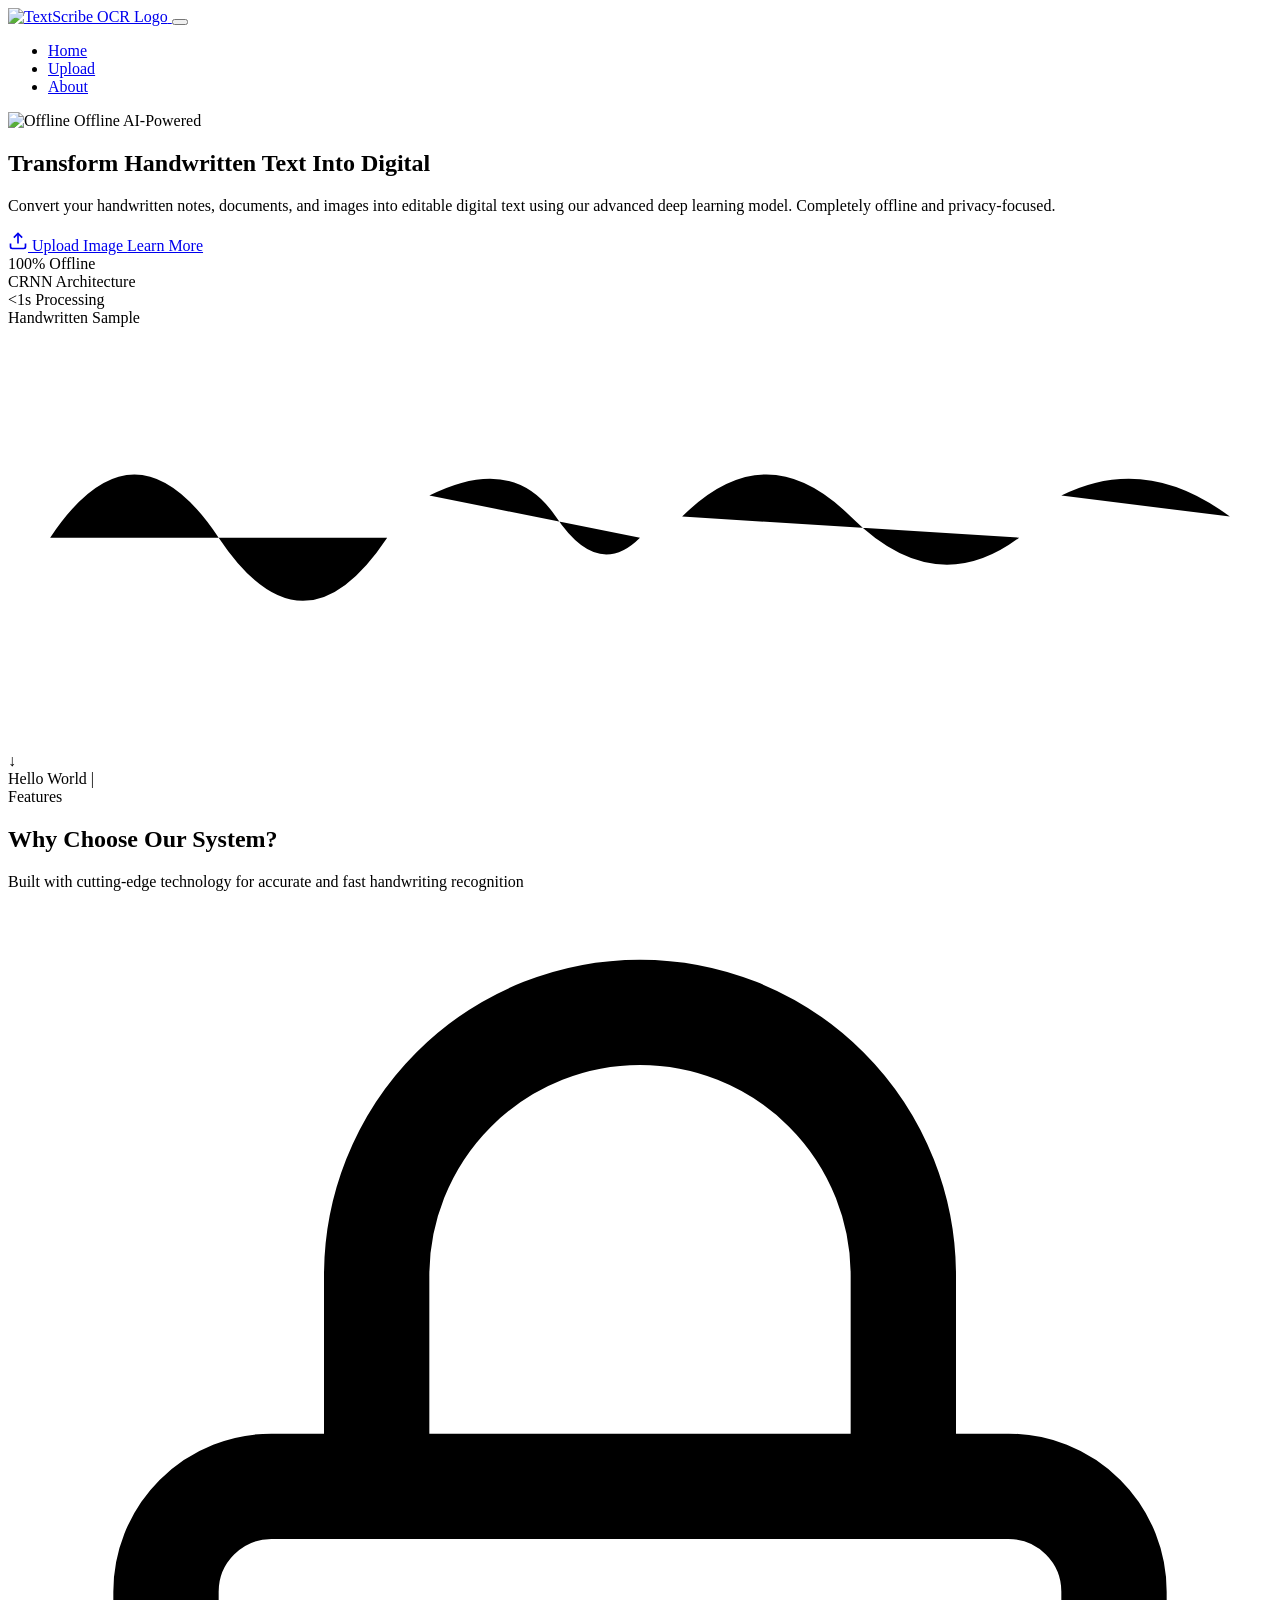
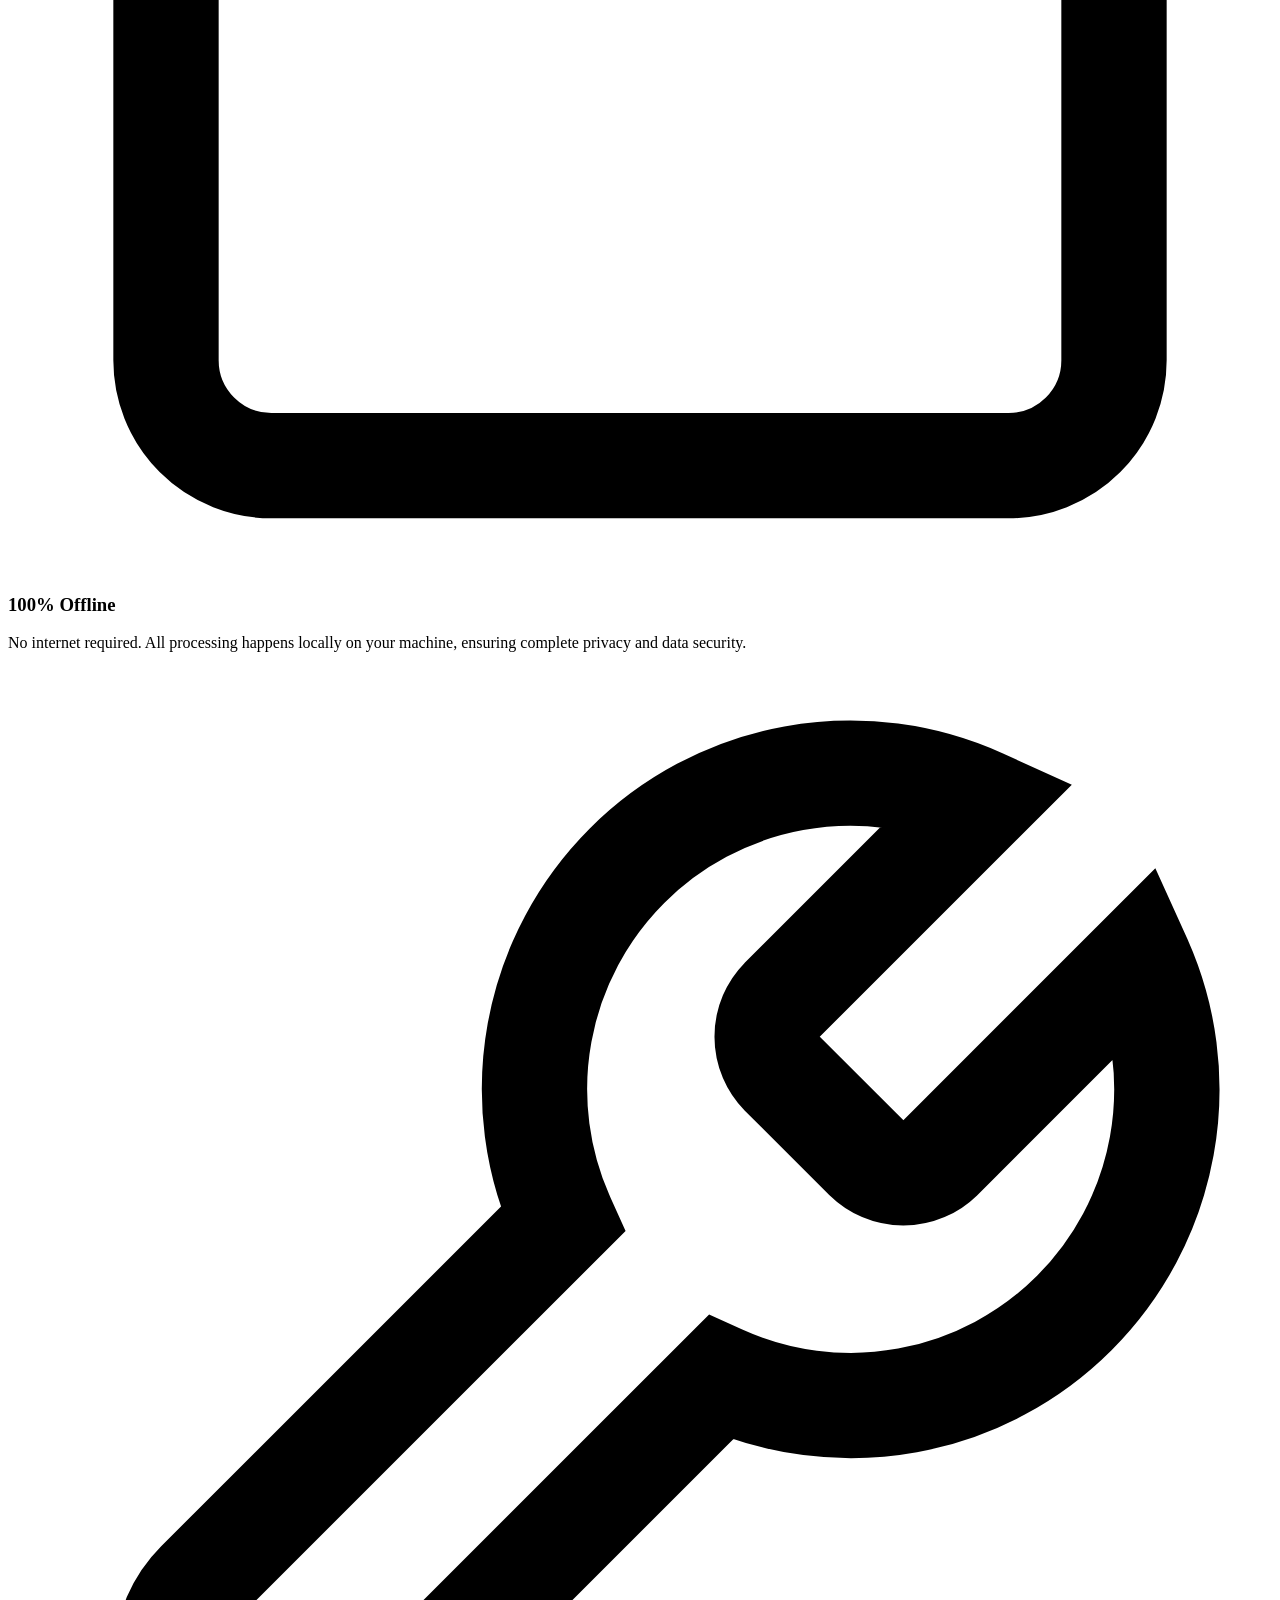
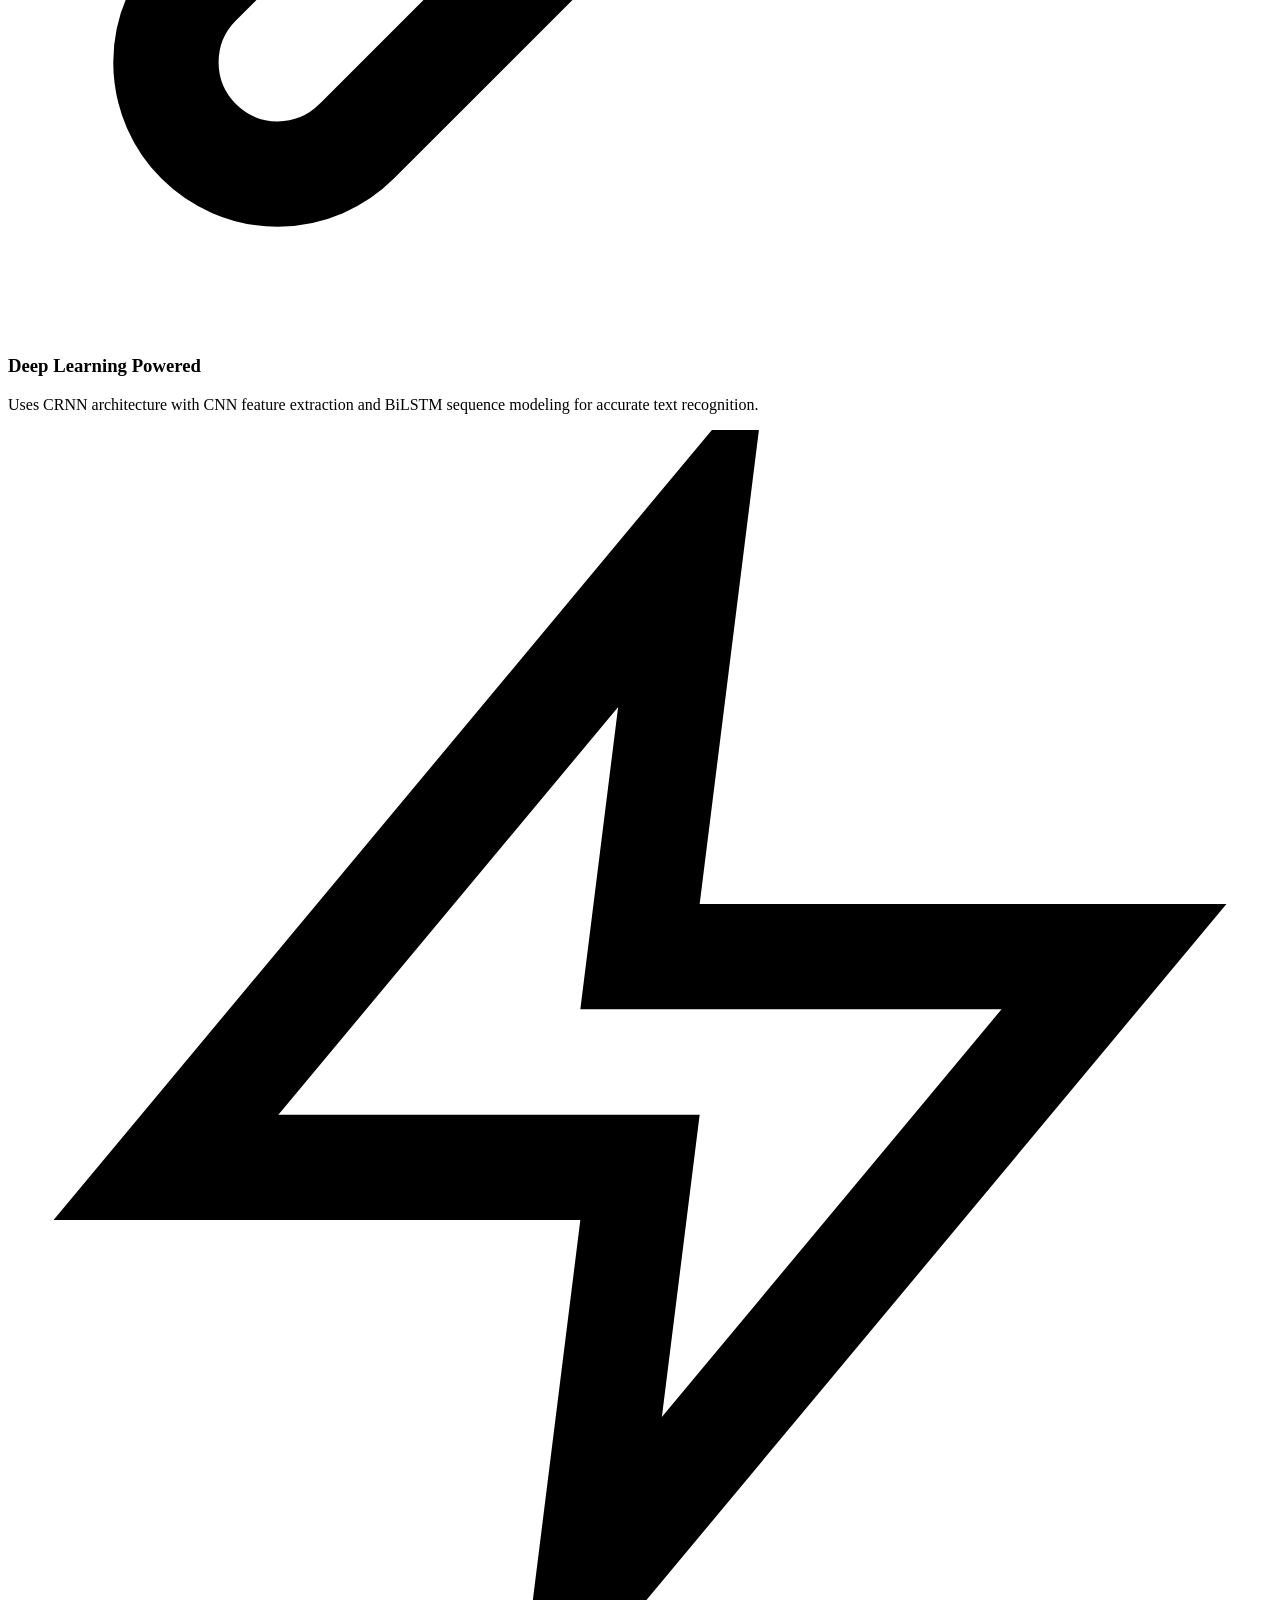
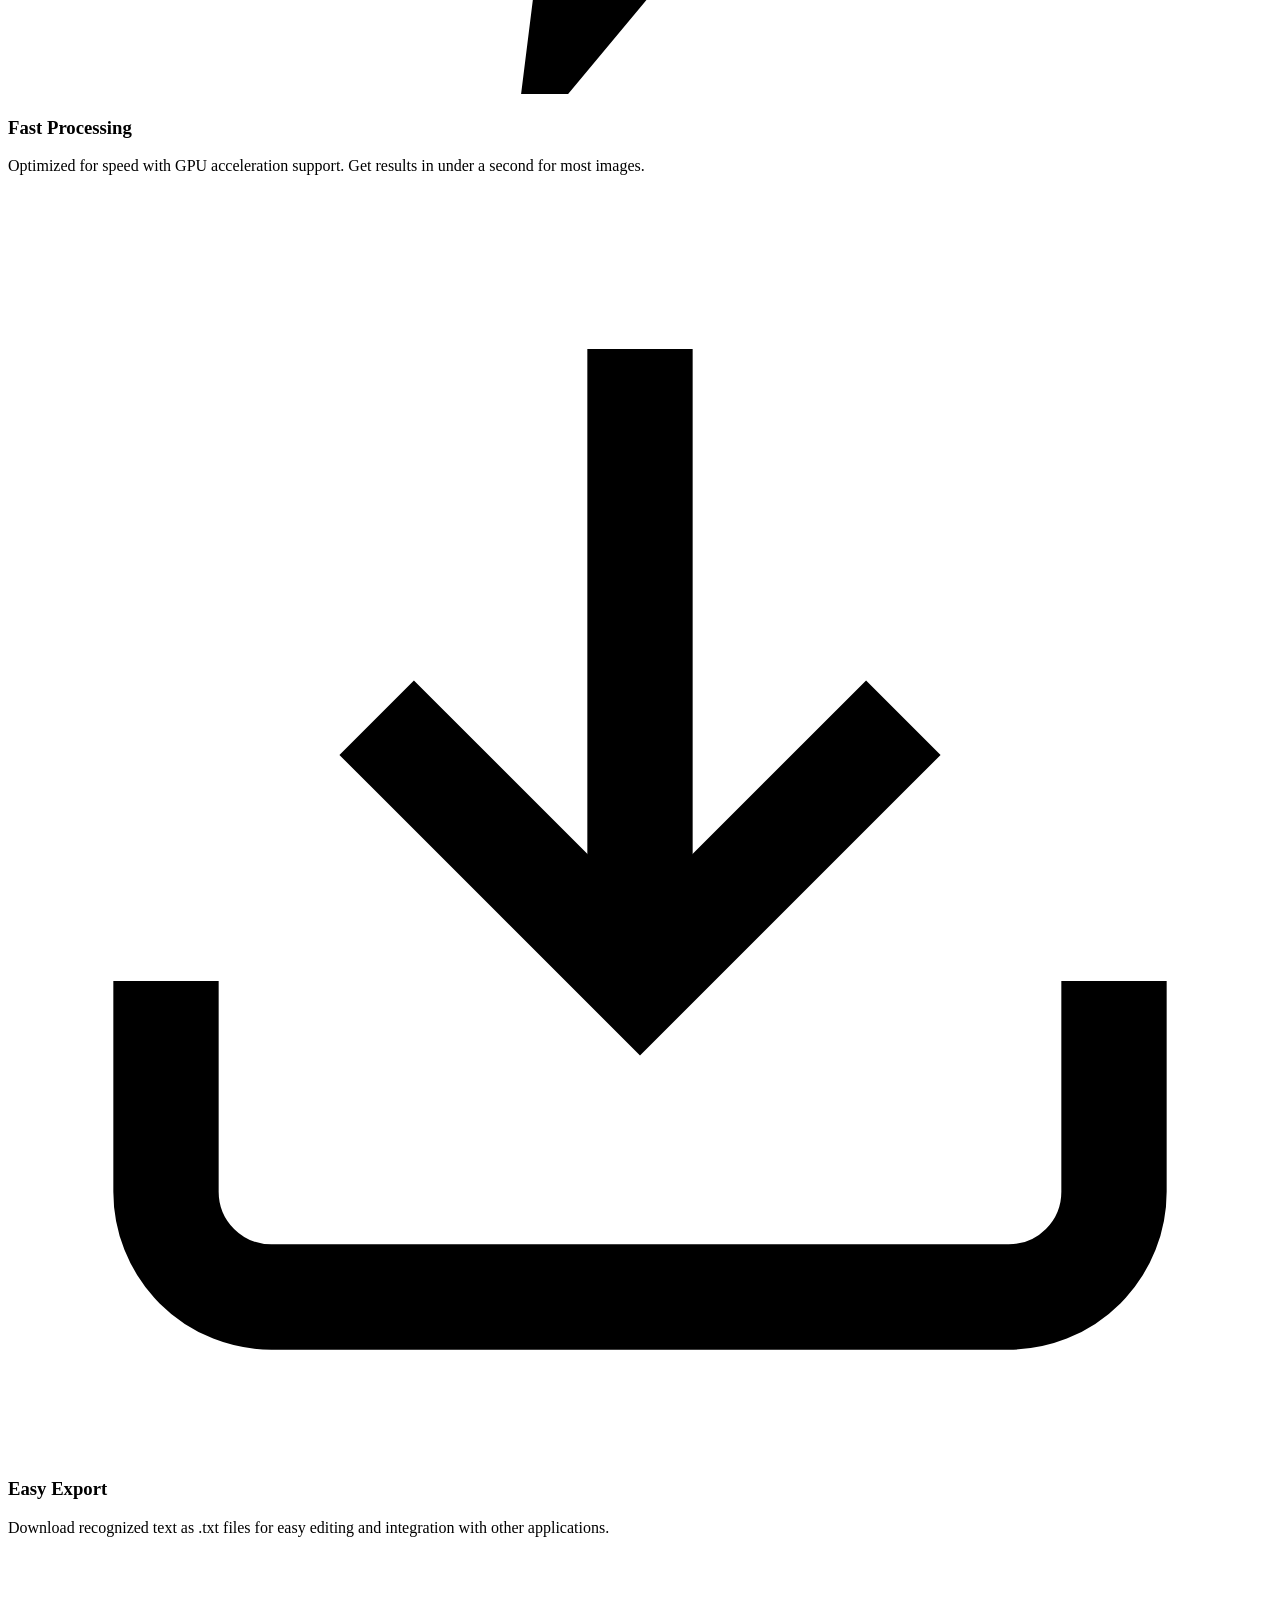
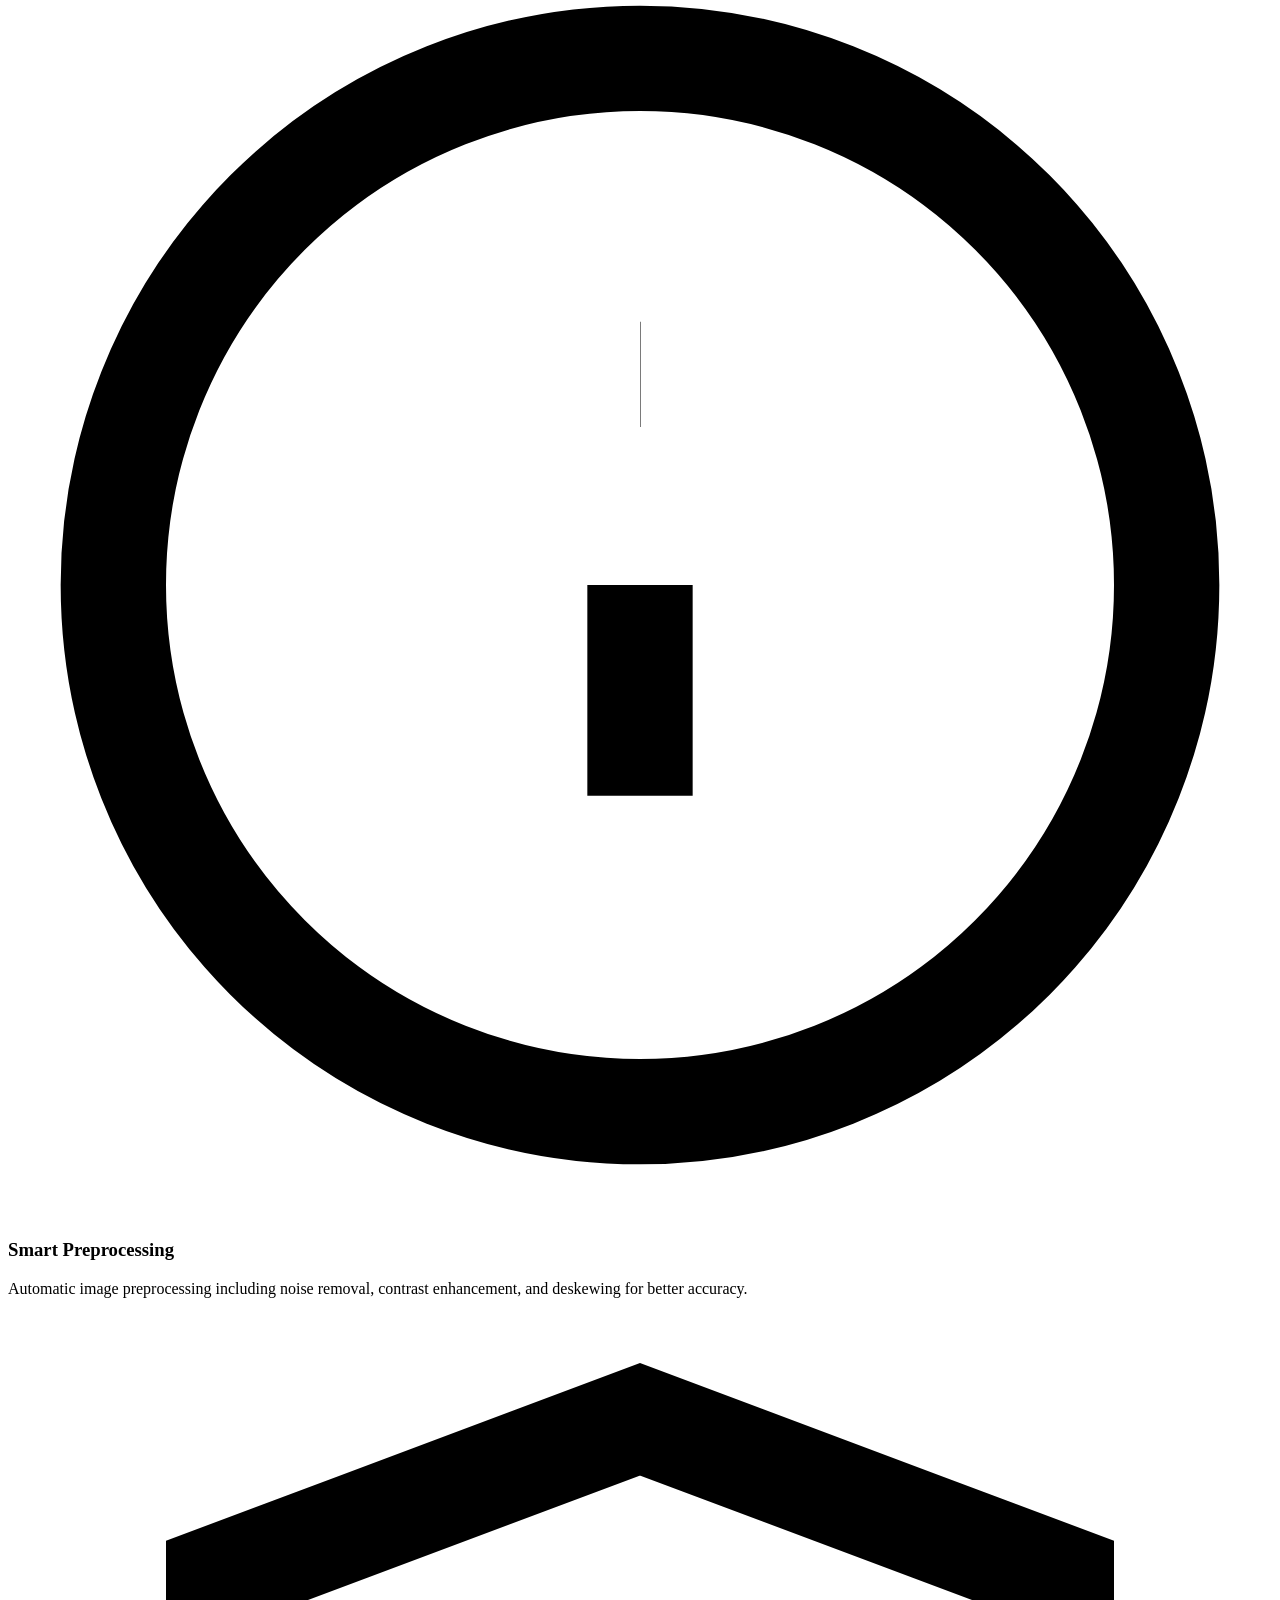
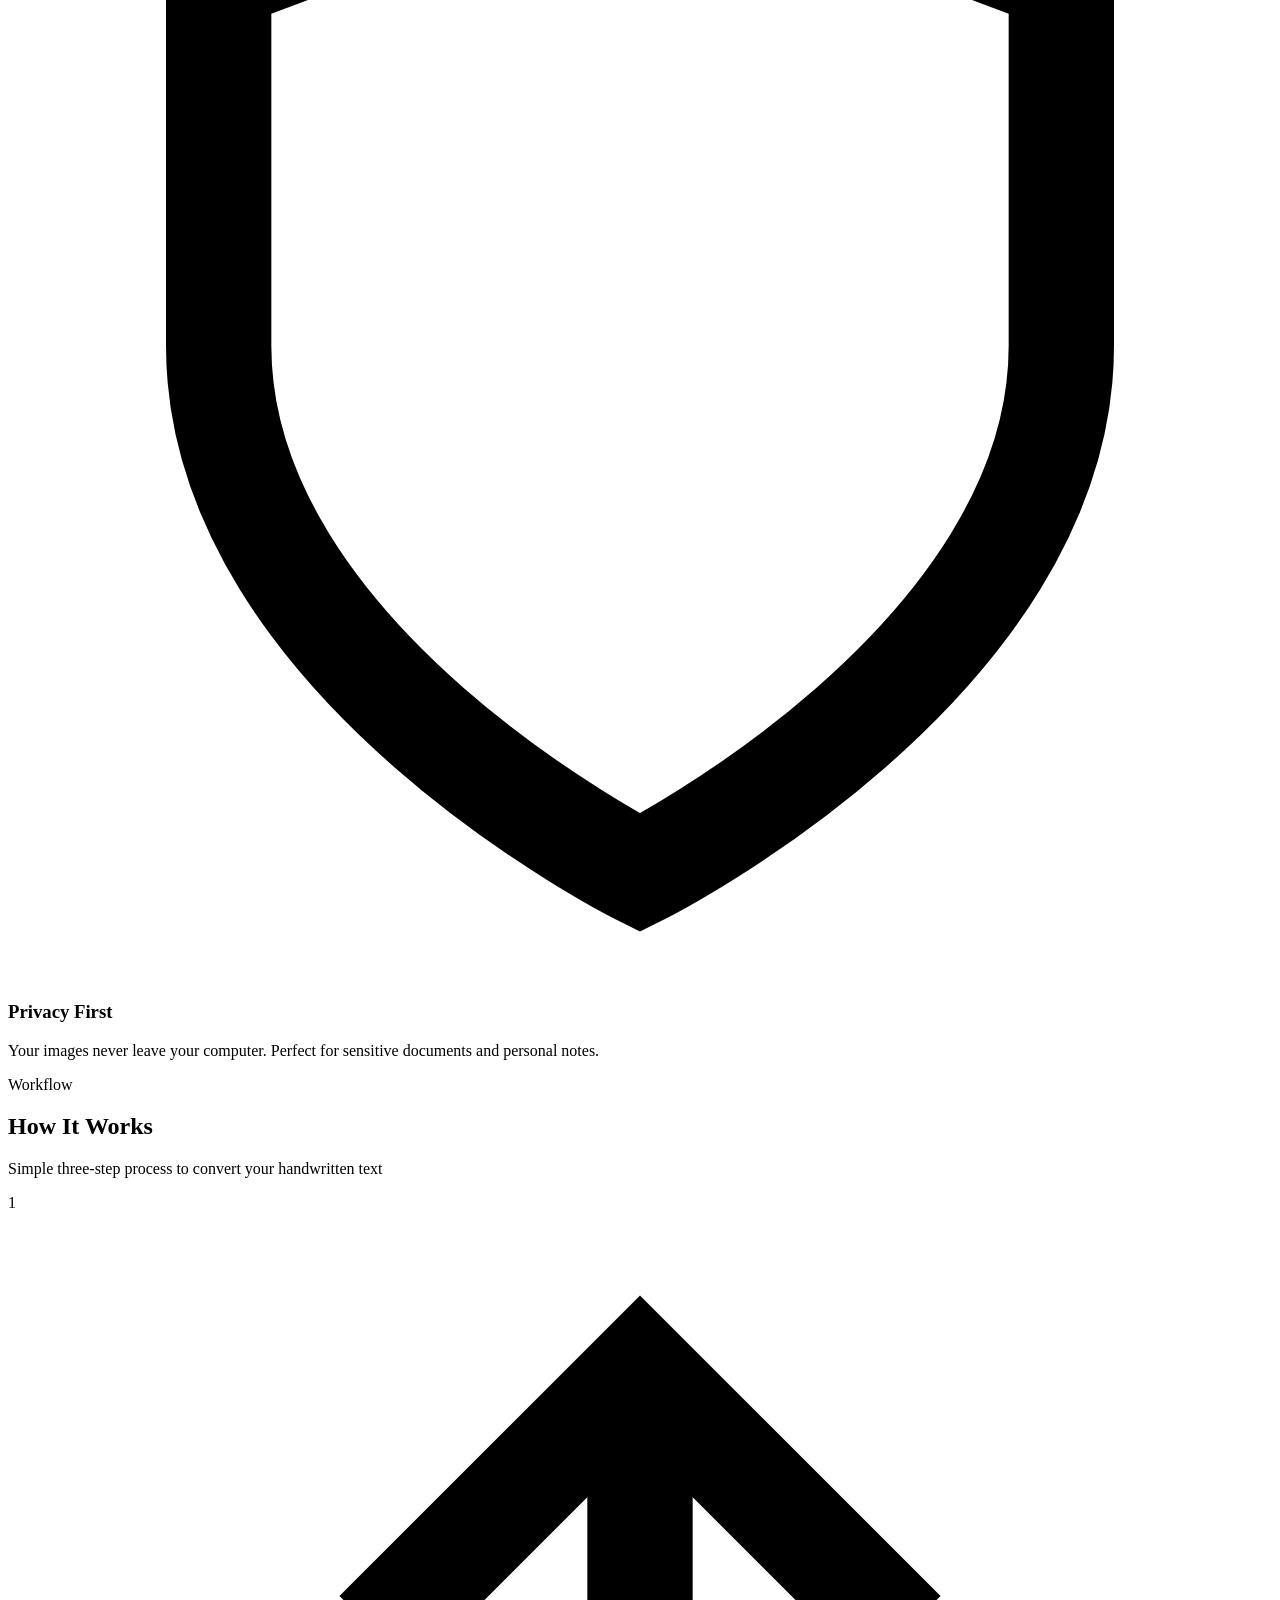
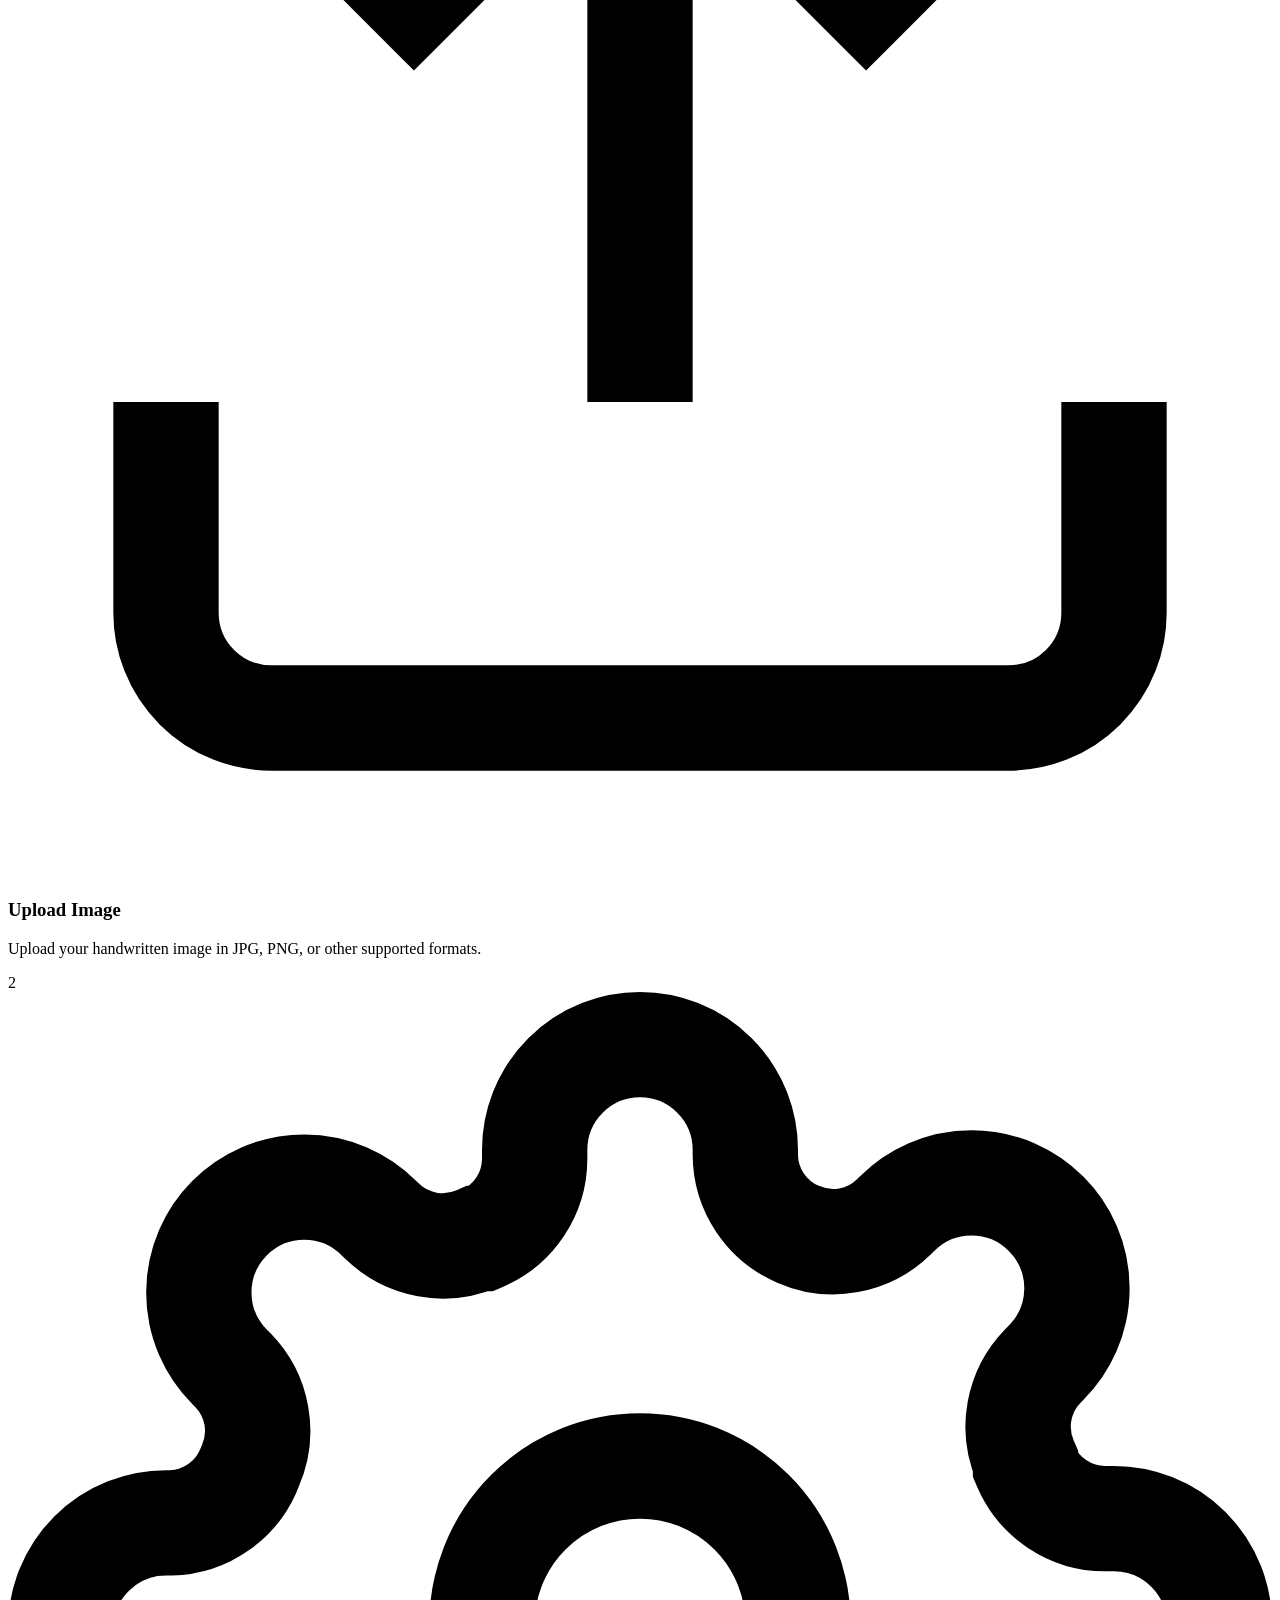
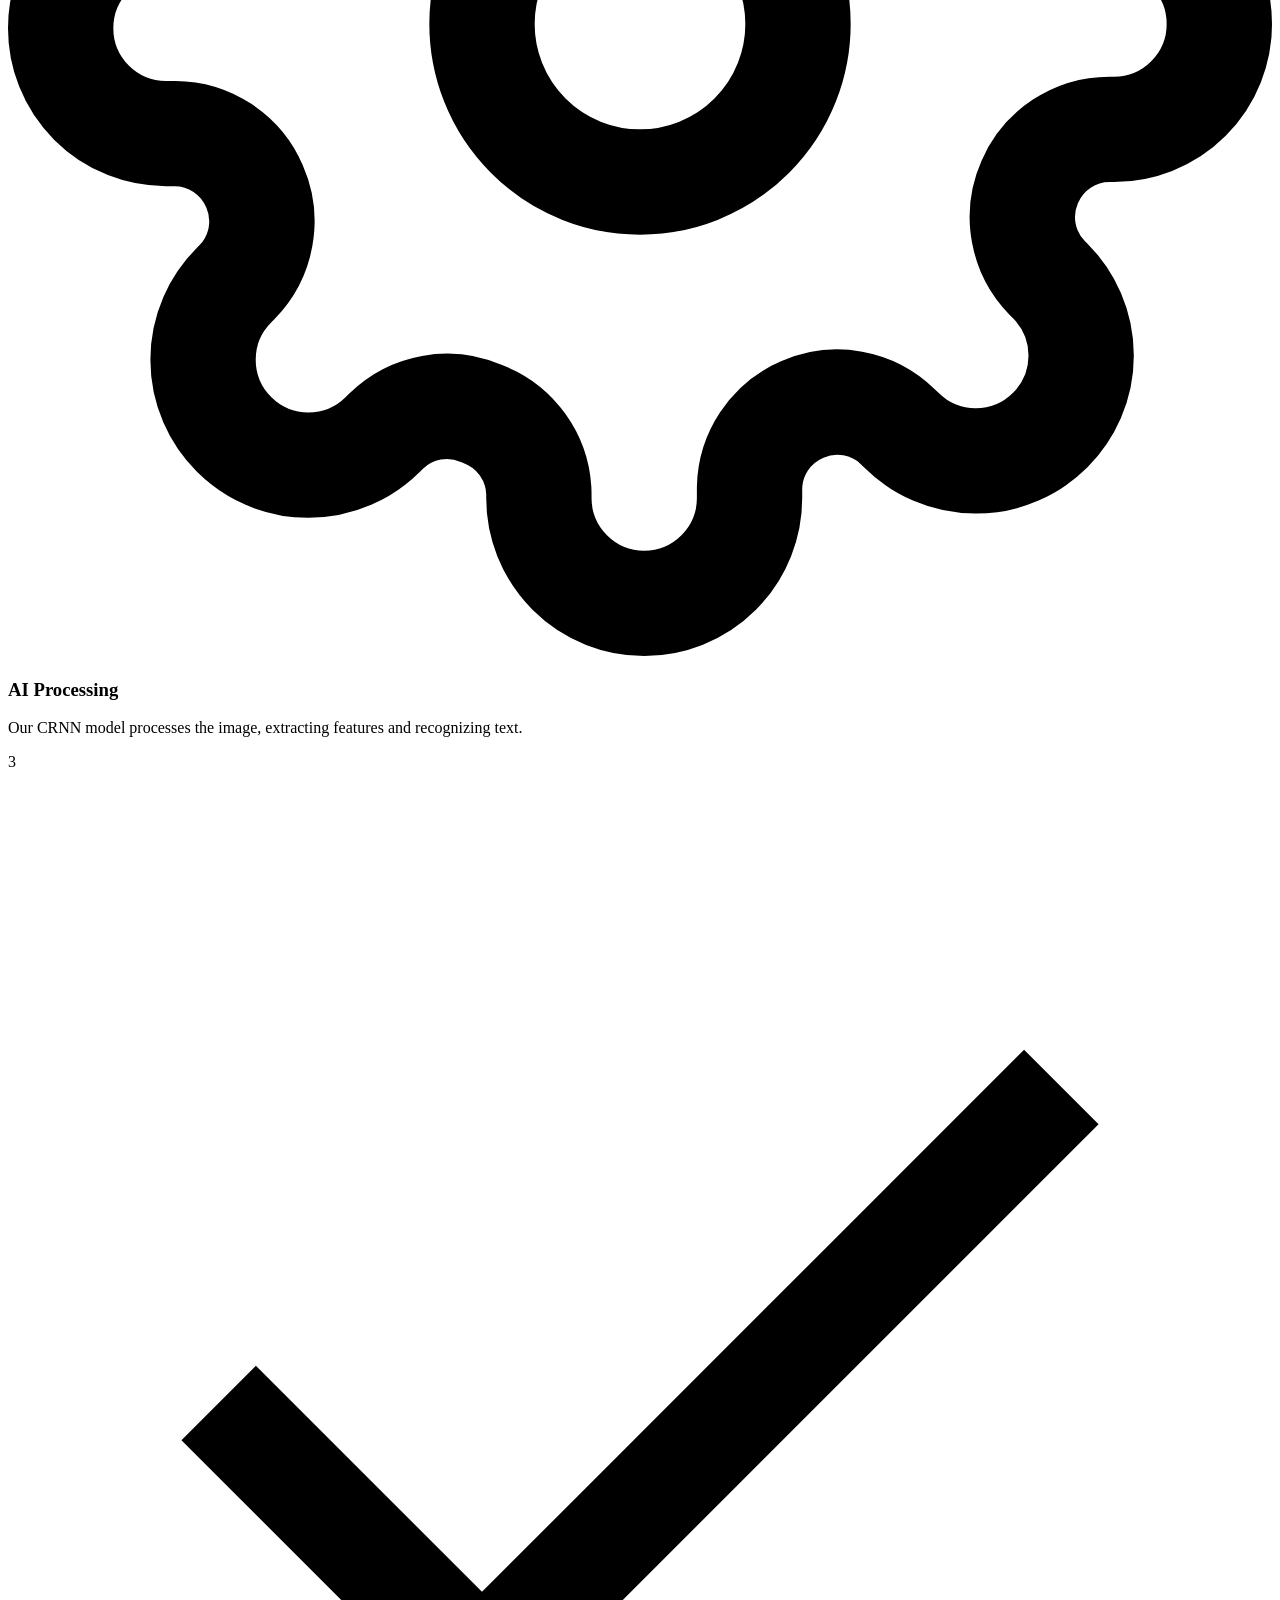
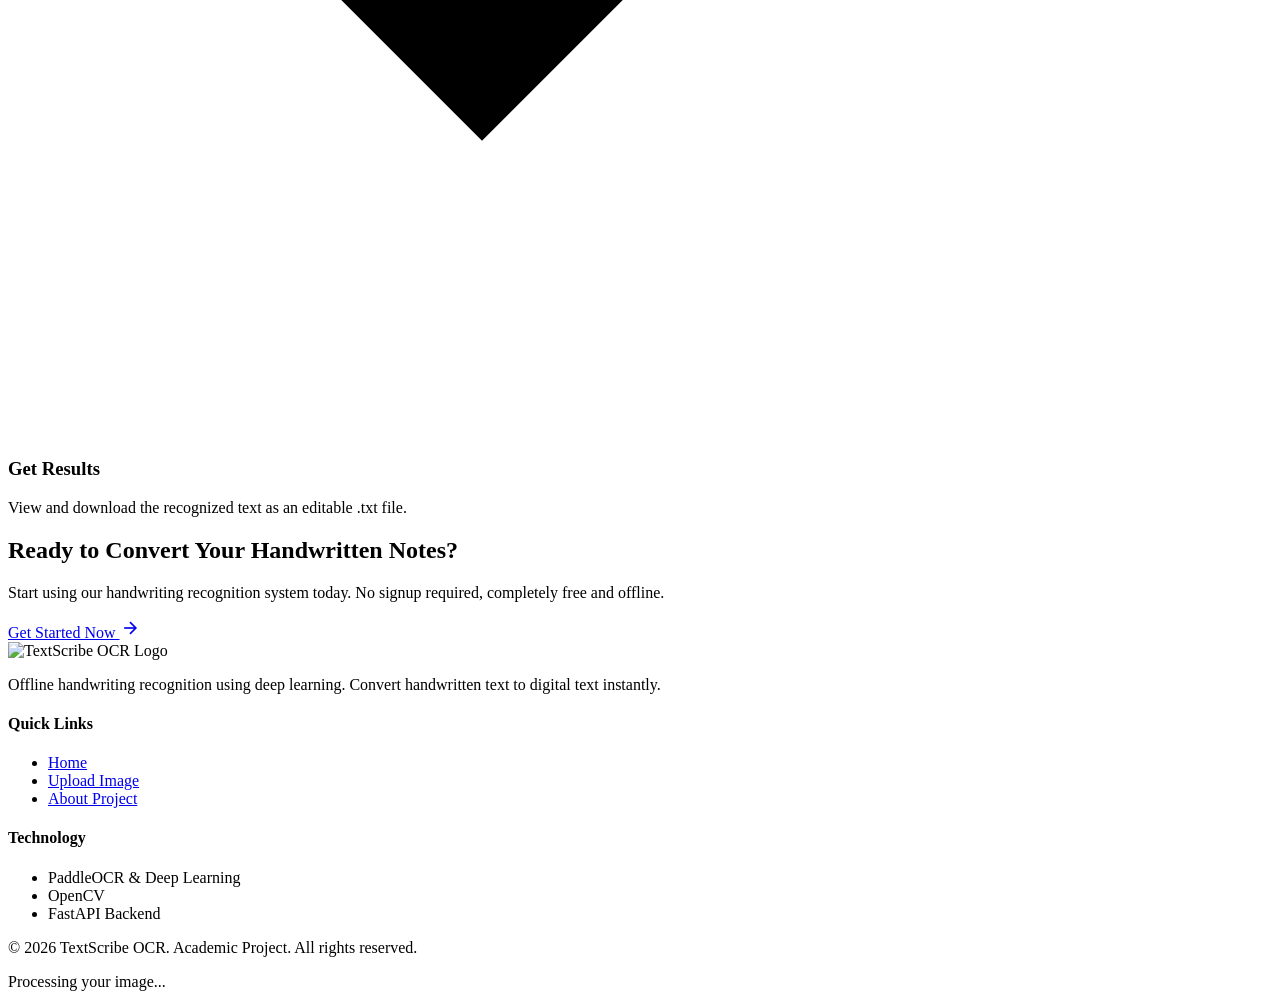
==== index.html @ a381b8f7 "Add files via upload" ====
<!DOCTYPE html>
<html lang="en">

<head>
    <meta charset="UTF-8">
    <meta name="viewport" content="width=device-width, initial-scale=1.0">
    <meta name="description"
        content="Offline Handwriting Recognition System - Convert handwritten text to digital text using Deep Learning">
    <title>Home - Handwriting Recognition</title>

    <!-- Google Fonts -->
    <link rel="preconnect" href="https://fonts.googleapis.com">
    <link rel="preconnect" href="https://fonts.gstatic.com" crossorigin>
    <link href="https://fonts.googleapis.com/css2?family=Inter:wght@300;400;500;600;700&display=swap" rel="stylesheet">

    <!-- Custom CSS -->
    <link rel="stylesheet" href="static/css/style.css">

    
</head>

<body>
    <!-- Navigation -->
    <nav class="navbar">
        <div class="container">
            <a href="index.html" class="nav-brand">
                <img src="static/elements/logo.png" alt="TextScribe OCR Logo"
                    class="nav-logo-img">
            </a>

            <button class="nav-toggle" id="navToggle" aria-label="Toggle navigation">
                <span></span>
                <span></span>
                <span></span>
            </button>

            <ul class="nav-menu" id="navMenu">
                <li class="nav-item">
                    <a href="index.html"
                        class="nav-link active">
                        Home
                    </a>
                </li>
                <li class="nav-item">
                    <a href="upload.html"
                        class="nav-link ">
                        Upload
                    </a>
                </li>
                <li class="nav-item">
                    <a href="about.html"
                        class="nav-link ">
                        About
                    </a>
                </li>

            </ul>
        </div>
    </nav>

    <!-- Main Content -->
    <main class="main-content">
        
<!-- Hero Section -->
<section class="hero">
    <div class="hero-bg-pattern"></div>
    <div class="container">
        <div class="hero-content">
            <div class="hero-badge">

                <span class="badge-icon">
                    <img src="static/elements/offline.png" alt="Offline"
                        style="width:20px; height:20px;">
                </span>
                <span>Offline AI-Powered</span>
            </div>
            <h1 class="hero-title">
                Transform Handwritten Text
                <span class="gradient-text">Into Digital</span>
            </h1>
            <p class="hero-description">
                Convert your handwritten notes, documents, and images into editable digital text
                using our advanced deep learning model. Completely offline and privacy-focused.
            </p>
            <div class="hero-actions">
                <a href="upload.html" class="btn btn-primary btn-lg">
                    <svg viewBox="0 0 24 24" fill="none" stroke="currentColor" stroke-width="2" width="20" height="20">
                        <path d="M21 15v4a2 2 0 0 1-2 2H5a2 2 0 0 1-2-2v-4" />
                        <polyline points="17 8 12 3 7 8" />
                        <line x1="12" y1="3" x2="12" y2="15" />
                    </svg>
                    Upload Image
                </a>
                <a href="about.html" class="btn btn-outline btn-lg">
                    Learn More
                </a>
            </div>

            <!-- Stats -->
            <div class="hero-stats">
                <div class="stat-item">
                    <span class="stat-value">100%</span>
                    <span class="stat-label">Offline</span>
                </div>
                <div class="stat-divider"></div>
                <div class="stat-item">
                    <span class="stat-value">CRNN</span>
                    <span class="stat-label">Architecture</span>
                </div>
                <div class="stat-divider"></div>
                <div class="stat-item">
                    <span class="stat-value">&lt;1s</span>
                    <span class="stat-label">Processing</span>
                </div>
            </div>
        </div>

        <!-- Hero Visual -->
        <div class="hero-visual">
            <div class="demo-card">
                <div class="demo-card-header">
                    <div class="demo-dots">
                        <span></span>
                        <span></span>
                        <span></span>
                    </div>
                    <span class="demo-title">Handwritten Sample</span>
                </div>
                <div class="demo-card-body">
                    <div class="handwriting-sample">
                        <svg viewBox="0 0 300 100" class="handwriting-svg">
                            <!-- Simulated handwritten text paths -->
                            <path class="handwriting-path" d="M10 50 Q 30 20, 50 50 T 90 50" />
                            <path class="handwriting-path" d="M100 40 Q 120 30, 130 45 T 150 50" />
                            <path class="handwriting-path" d="M160 45 Q 180 25, 200 45 T 240 50" />
                            <path class="handwriting-path" d="M250 40 Q 270 30, 290 45" />
                        </svg>
                    </div>
                    <div class="arrow-down">↓</div>
                    <div class="digital-output">
                        <span class="typing-text">Hello World</span>
                        <span class="cursor">|</span>
                    </div>
                </div>
            </div>
        </div>
    </div>
</section>

<!-- Features Section -->
<section class="features">
    <div class="container">
        <div class="section-header">
            <span class="section-tag">Features</span>
            <h2 class="section-title">Why Choose Our System?</h2>
            <p class="section-description">
                Built with cutting-edge technology for accurate and fast handwriting recognition
            </p>
        </div>

        <div class="features-grid">
            <div class="feature-card">
                <div class="feature-icon">
                    <svg viewBox="0 0 24 24" fill="none" stroke="currentColor" stroke-width="2">
                        <rect x="3" y="11" width="18" height="11" rx="2" ry="2" />
                        <path d="M7 11V7a5 5 0 0 1 10 0v4" />
                    </svg>
                </div>
                <h3 class="feature-title">100% Offline</h3>
                <p class="feature-description">
                    No internet required. All processing happens locally on your machine,
                    ensuring complete privacy and data security.
                </p>
            </div>

            <div class="feature-card">
                <div class="feature-icon">
                    <svg viewBox="0 0 24 24" fill="none" stroke="currentColor" stroke-width="2">
                        <path
                            d="M14.7 6.3a1 1 0 0 0 0 1.4l1.6 1.6a1 1 0 0 0 1.4 0l3.77-3.77a6 6 0 0 1-7.94 7.94l-6.91 6.91a2.12 2.12 0 0 1-3-3l6.91-6.91a6 6 0 0 1 7.94-7.94l-3.76 3.76z" />
                    </svg>
                </div>
                <h3 class="feature-title">Deep Learning Powered</h3>
                <p class="feature-description">
                    Uses CRNN architecture with CNN feature extraction and BiLSTM
                    sequence modeling for accurate text recognition.
                </p>
            </div>

            <div class="feature-card">
                <div class="feature-icon">
                    <svg viewBox="0 0 24 24" fill="none" stroke="currentColor" stroke-width="2">
                        <path d="M13 2L3 14h9l-1 8 10-12h-9l1-8z" />
                    </svg>
                </div>
                <h3 class="feature-title">Fast Processing</h3>
                <p class="feature-description">
                    Optimized for speed with GPU acceleration support.
                    Get results in under a second for most images.
                </p>
            </div>

            <div class="feature-card">
                <div class="feature-icon">
                    <svg viewBox="0 0 24 24" fill="none" stroke="currentColor" stroke-width="2">
                        <path d="M21 15v4a2 2 0 0 1-2 2H5a2 2 0 0 1-2-2v-4" />
                        <polyline points="7 10 12 15 17 10" />
                        <line x1="12" y1="15" x2="12" y2="3" />
                    </svg>
                </div>
                <h3 class="feature-title">Easy Export</h3>
                <p class="feature-description">
                    Download recognized text as .txt files for easy editing
                    and integration with other applications.
                </p>
            </div>

            <div class="feature-card">
                <div class="feature-icon">
                    <svg viewBox="0 0 24 24" fill="none" stroke="currentColor" stroke-width="2">
                        <circle cx="12" cy="12" r="10" />
                        <line x1="12" y1="16" x2="12" y2="12" />
                        <line x1="12" y1="8" x2="12.01" y2="8" />
                    </svg>
                </div>
                <h3 class="feature-title">Smart Preprocessing</h3>
                <p class="feature-description">
                    Automatic image preprocessing including noise removal,
                    contrast enhancement, and deskewing for better accuracy.
                </p>
            </div>

            <div class="feature-card">
                <div class="feature-icon">
                    <svg viewBox="0 0 24 24" fill="none" stroke="currentColor" stroke-width="2">
                        <path d="M12 22s8-4 8-10V5l-8-3-8 3v7c0 6 8 10 8 10z" />
                    </svg>
                </div>
                <h3 class="feature-title">Privacy First</h3>
                <p class="feature-description">
                    Your images never leave your computer. Perfect for sensitive
                    documents and personal notes.
                </p>
            </div>
        </div>
    </div>
</section>

<!-- How It Works Section -->
<section class="how-it-works">
    <div class="container">
        <div class="section-header">
            <span class="section-tag">Workflow</span>
            <h2 class="section-title">How It Works</h2>
            <p class="section-description">
                Simple three-step process to convert your handwritten text
            </p>
        </div>

        <div class="steps">
            <div class="step">
                <div class="step-number">1</div>
                <div class="step-content">
                    <div class="step-icon">
                        <svg viewBox="0 0 24 24" fill="none" stroke="currentColor" stroke-width="2">
                            <path d="M21 15v4a2 2 0 0 1-2 2H5a2 2 0 0 1-2-2v-4" />
                            <polyline points="17 8 12 3 7 8" />
                            <line x1="12" y1="3" x2="12" y2="15" />
                        </svg>
                    </div>
                    <h3 class="step-title">Upload Image</h3>
                    <p class="step-description">
                        Upload your handwritten image in JPG, PNG, or other supported formats.
                    </p>
                </div>
            </div>

            <div class="step-connector"></div>

            <div class="step">
                <div class="step-number">2</div>
                <div class="step-content">
                    <div class="step-icon">
                        <svg viewBox="0 0 24 24" fill="none" stroke="currentColor" stroke-width="2">
                            <circle cx="12" cy="12" r="3" />
                            <path
                                d="M19.4 15a1.65 1.65 0 0 0 .33 1.82l.06.06a2 2 0 0 1 0 2.83 2 2 0 0 1-2.83 0l-.06-.06a1.65 1.65 0 0 0-1.82-.33 1.65 1.65 0 0 0-1 1.51V21a2 2 0 0 1-2 2 2 2 0 0 1-2-2v-.09A1.65 1.65 0 0 0 9 19.4a1.65 1.65 0 0 0-1.82.33l-.06.06a2 2 0 0 1-2.83 0 2 2 0 0 1 0-2.83l.06-.06a1.65 1.65 0 0 0 .33-1.82 1.65 1.65 0 0 0-1.51-1H3a2 2 0 0 1-2-2 2 2 0 0 1 2-2h.09A1.65 1.65 0 0 0 4.6 9a1.65 1.65 0 0 0-.33-1.82l-.06-.06a2 2 0 0 1 0-2.83 2 2 0 0 1 2.83 0l.06.06a1.65 1.65 0 0 0 1.82.33H9a1.65 1.65 0 0 0 1-1.51V3a2 2 0 0 1 2-2 2 2 0 0 1 2 2v.09a1.65 1.65 0 0 0 1 1.51 1.65 1.65 0 0 0 1.82-.33l.06-.06a2 2 0 0 1 2.83 0 2 2 0 0 1 0 2.83l-.06.06a1.65 1.65 0 0 0-.33 1.82V9a1.65 1.65 0 0 0 1.51 1H21a2 2 0 0 1 2 2 2 2 0 0 1-2 2h-.09a1.65 1.65 0 0 0-1.51 1z" />
                        </svg>
                    </div>
                    <h3 class="step-title">AI Processing</h3>
                    <p class="step-description">
                        Our CRNN model processes the image, extracting features and recognizing text.
                    </p>
                </div>
            </div>

            <div class="step-connector"></div>

            <div class="step">
                <div class="step-number">3</div>
                <div class="step-content">
                    <div class="step-icon">
                        <svg viewBox="0 0 24 24" fill="none" stroke="currentColor" stroke-width="2">
                            <polyline points="20 6 9 17 4 12" />
                        </svg>
                    </div>
                    <h3 class="step-title">Get Results</h3>
                    <p class="step-description">
                        View and download the recognized text as an editable .txt file.
                    </p>
                </div>
            </div>
        </div>
    </div>
</section>

<!-- CTA Section -->
<section class="cta">
    <div class="container">
        <div class="cta-content">
            <h2 class="cta-title">Ready to Convert Your Handwritten Notes?</h2>
            <p class="cta-description">
                Start using our handwriting recognition system today.
                No signup required, completely free and offline.
            </p>
            <a href="upload.html" class="btn btn-white btn-lg">
                Get Started Now
                <svg viewBox="0 0 24 24" fill="none" stroke="currentColor" stroke-width="2" width="20" height="20">
                    <line x1="5" y1="12" x2="19" y2="12" />
                    <polyline points="12 5 19 12 12 19" />
                </svg>
            </a>
        </div>
    </div>
</section>

    </main>

    <!-- Footer -->
    <footer class="footer">
        <div class="container">
            <div class="footer-content">
                <div class="footer-section">
                    <img src="static/elements/logo.png" alt="TextScribe OCR Logo"
                        class="footer-logo-img">
                    <p>Offline handwriting recognition using deep learning. Convert handwritten text to digital text
                        instantly.</p>
                </div>
                <div class="footer-section">
                    <h4>Quick Links</h4>
                    <ul>
                        <li><a href="index.html">Home</a></li>
                        <li><a href="upload.html">Upload Image</a></li>
                        <li><a href="about.html">About Project</a></li>
                    </ul>
                </div>
                <div class="footer-section">
                    <h4>Technology</h4>
                    <ul>
                        <li>PaddleOCR & Deep Learning</li>
                        <li>OpenCV</li>
                        <li>FastAPI Backend</li>
                    </ul>
                </div>
            </div>
            <div class="footer-bottom">
                <p>&copy; 2026 TextScribe OCR. Academic Project. All rights reserved.</p>
            </div>
        </div>
    </footer>

    <!-- Toast Container for Notifications -->
    <div class="toast-container" id="toastContainer"></div>

    <!-- Loading Overlay -->
    <div class="loading-overlay" id="loadingOverlay">
        <div class="loading-spinner">
            <div class="spinner"></div>
            <p>Processing your image...</p>
        </div>
    </div>

    <!-- Common JavaScript -->
    <script src="static/js/main.js"></script>

    
</body>

</html>
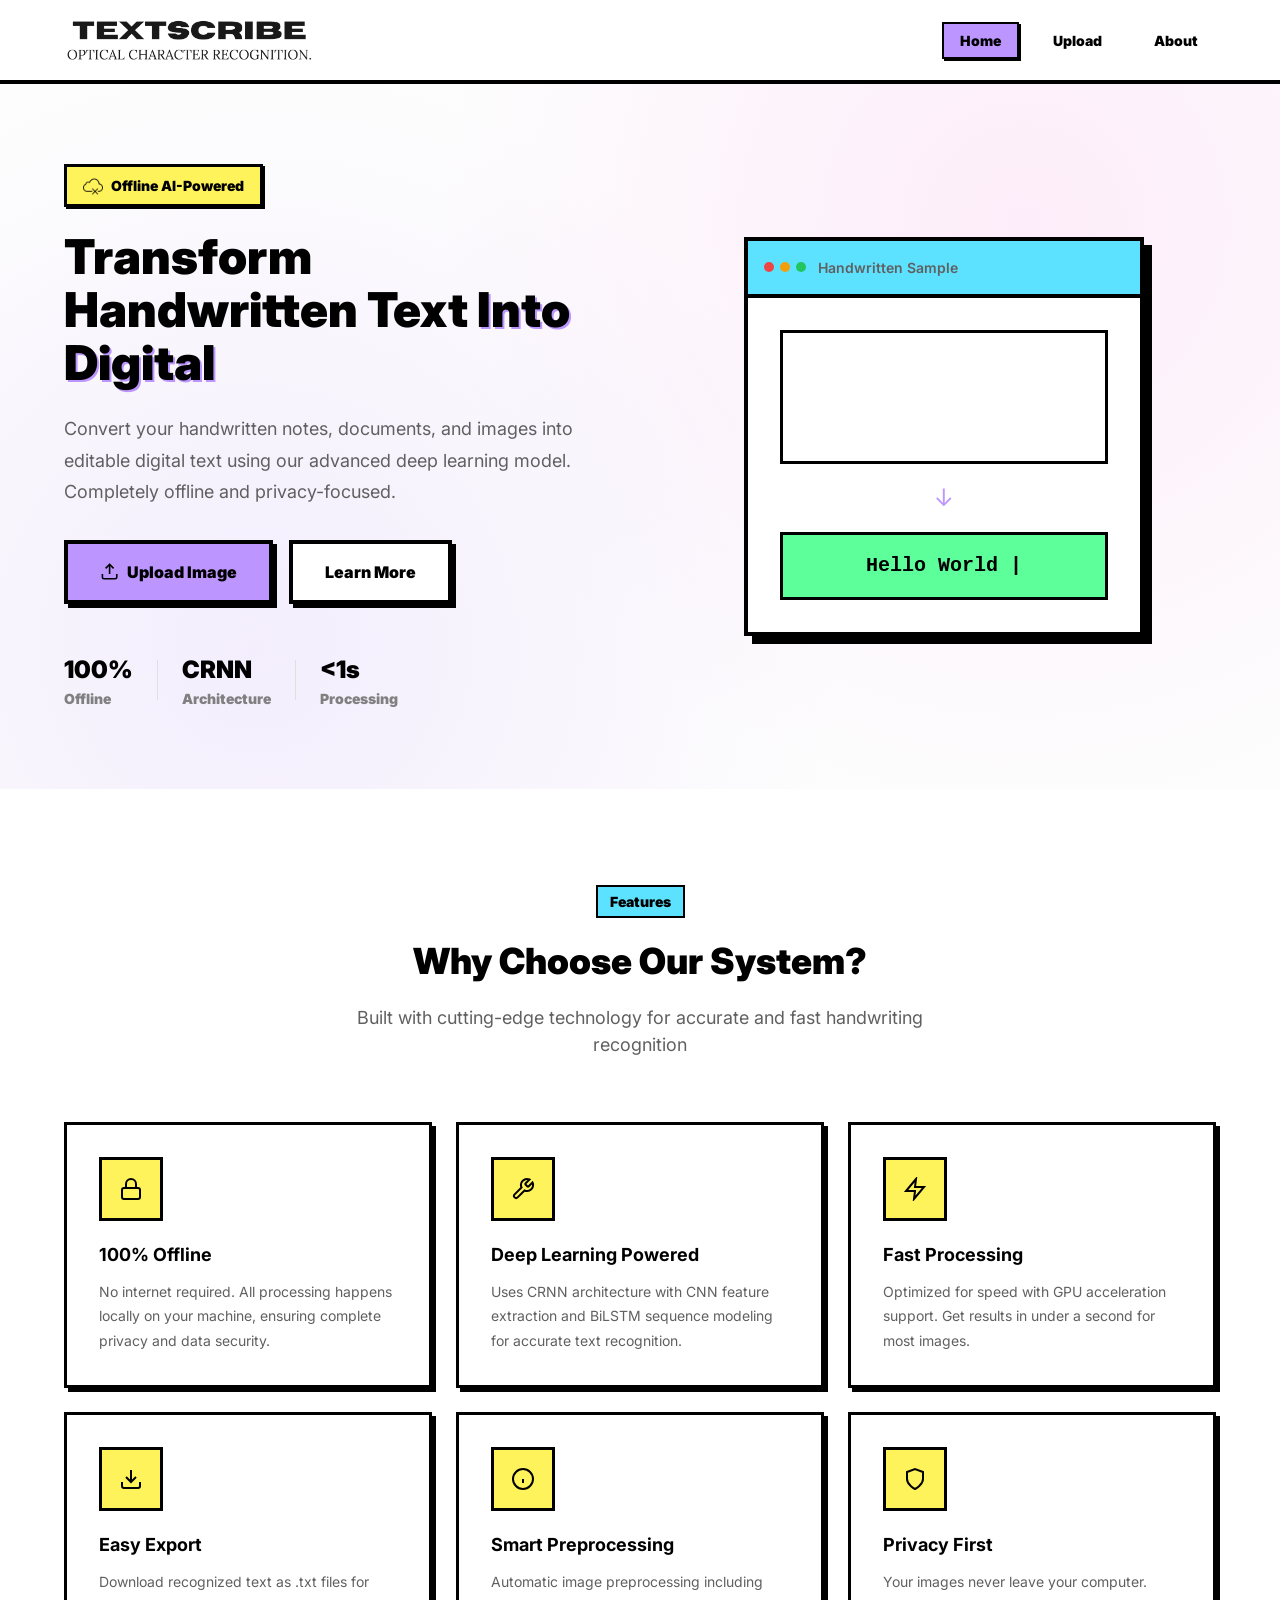
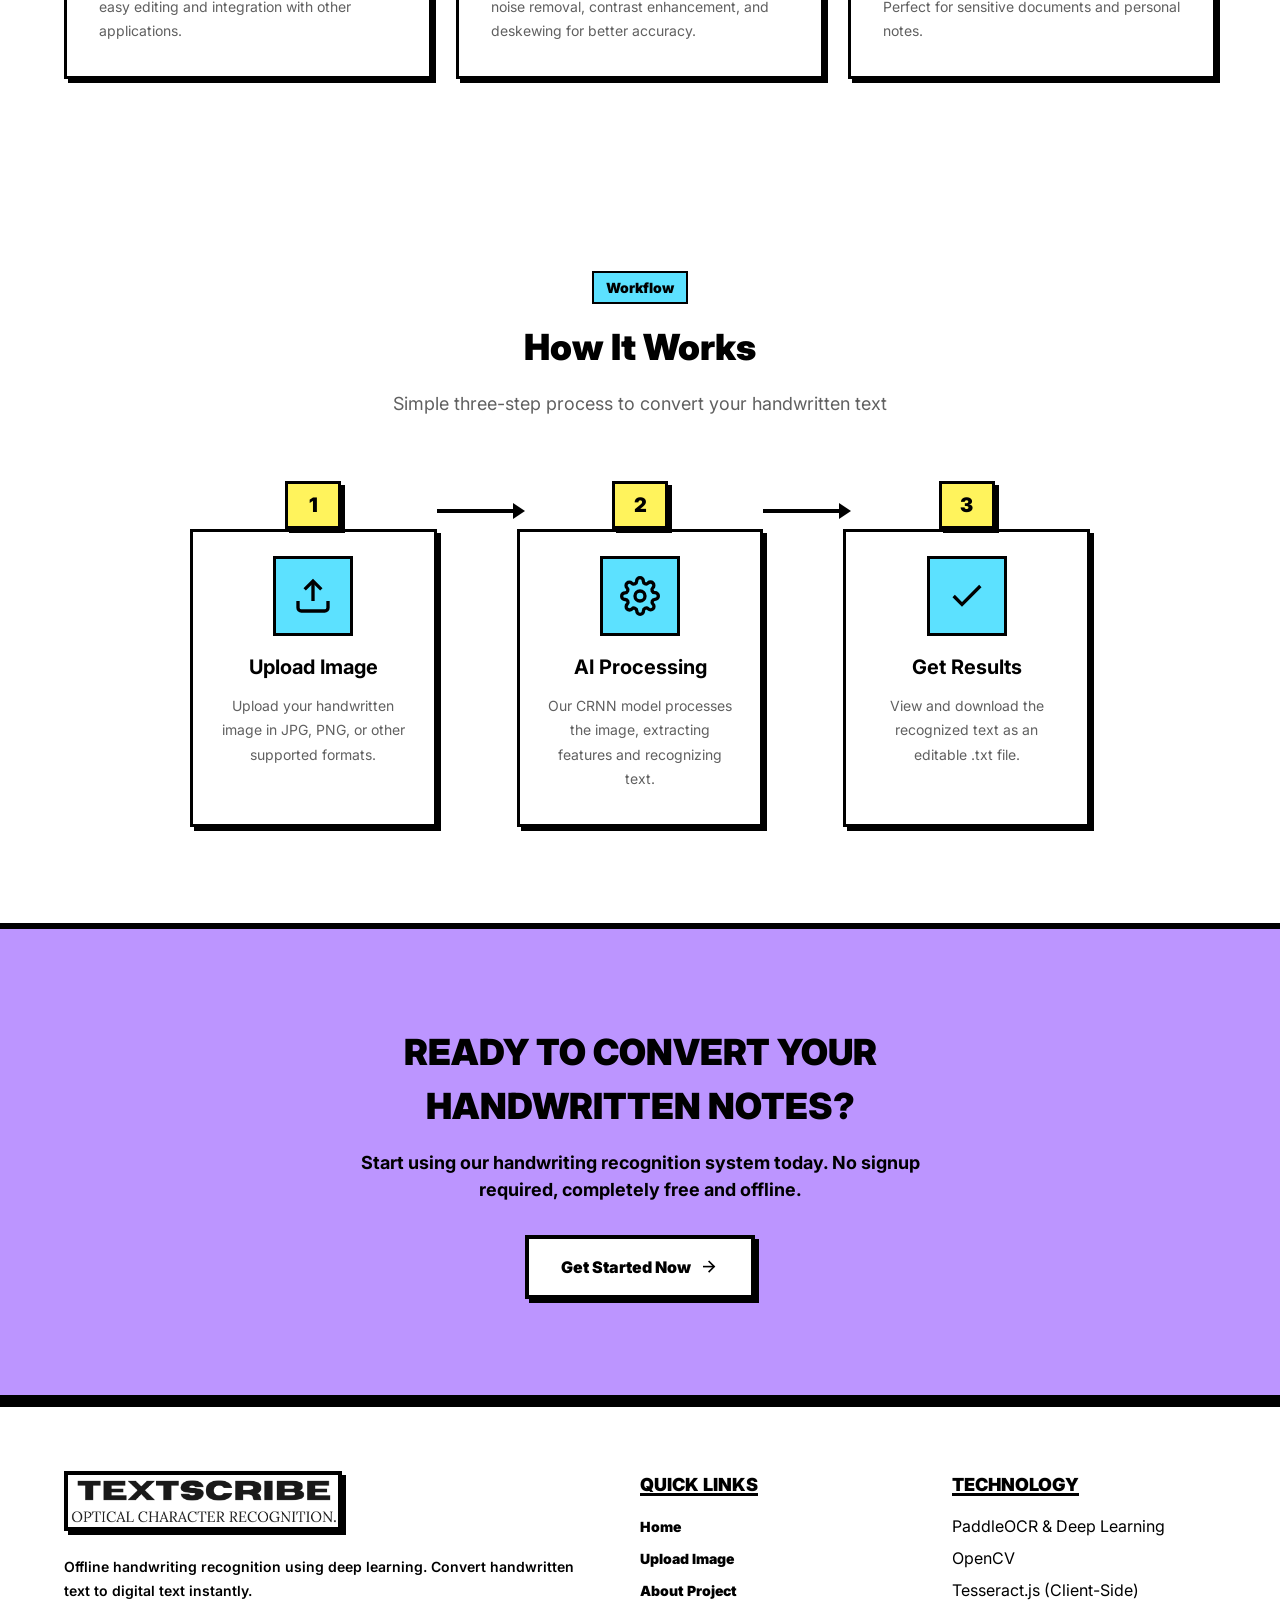
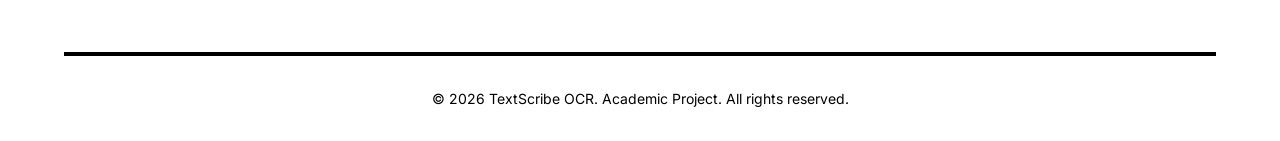
==== commit 8408ca3d: "Add files via upload" ====
--- a/index.html
+++ b/index.html
@@ -14,7 +14,7 @@
     <link href="https://fonts.googleapis.com/css2?family=Inter:wght@300;400;500;600;700&display=swap" rel="stylesheet">
 
     <!-- Custom CSS -->
-    <link rel="stylesheet" href="static/css/style.css">
+    <link rel="stylesheet" href="css/style.css">
 
     
 </head>
@@ -24,7 +24,7 @@
     <nav class="navbar">
         <div class="container">
             <a href="index.html" class="nav-brand">
-                <img src="static/elements/logo.png" alt="TextScribe OCR Logo"
+                <img src="assets/logo.png" alt="TextScribe OCR Logo"
                     class="nav-logo-img">
             </a>
 
@@ -69,7 +69,7 @@
             <div class="hero-badge">
 
                 <span class="badge-icon">
-                    <img src="static/elements/offline.png" alt="Offline"
+                    <img src="assets/offline.png" alt="Offline"
                         style="width:20px; height:20px;">
                 </span>
                 <span>Offline AI-Powered</span>
@@ -341,7 +341,7 @@
         <div class="container">
             <div class="footer-content">
                 <div class="footer-section">
-                    <img src="static/elements/logo.png" alt="TextScribe OCR Logo"
+                    <img src="assets/logo.png" alt="TextScribe OCR Logo"
                         class="footer-logo-img">
                     <p>Offline handwriting recognition using deep learning. Convert handwritten text to digital text
                         instantly.</p>
@@ -359,7 +359,7 @@
                     <ul>
                         <li>PaddleOCR & Deep Learning</li>
                         <li>OpenCV</li>
-                        <li>FastAPI Backend</li>
+                        <li>Tesseract.js (Client-Side)</li>
                     </ul>
                 </div>
             </div>
@@ -381,7 +381,7 @@
     </div>
 
     <!-- Common JavaScript -->
-    <script src="static/js/main.js"></script>
+    <script src="js/main.js"></script>
 
     
 </body>
--- a/css/style.css
+++ b/css/style.css
@@ -0,0 +1,1978 @@
+/*
+ * Handwriting Recognition System - Stylesheet
+ * ===========================================
+ * 
+ * A modern, clean design for the handwriting recognition web application.
+ * Features responsive design, smooth animations, and accessibility.
+ */
+
+/* ==========================================================================
+   CSS Variables
+   ========================================================================== */
+
+:root {
+    /* Neo-Brutalism Colors */
+    --primary: #bc95ff;
+    /* Vibrant Purple */
+    --primary-dark: #a37df0;
+    --primary-light: #d4bcff;
+    --primary-50: #f5f0ff;
+
+    --secondary: #ff90e8;
+    /* Vibrant Pink */
+    --secondary-dark: #eb7ed4;
+
+    --accent-yellow: #fff35c;
+    --accent-cyan: #5ce1ff;
+    --accent-green: #5cff9a;
+
+    --success: #5cff9a;
+    --warning: #fff35c;
+    --error: #ff5c5c;
+
+    --gray-50: #ffffff;
+    --gray-100: #f0f0f0;
+    --gray-200: #e0e0e0;
+    --gray-300: #d0d0d0;
+    --gray-400: #a0a0a0;
+    --gray-500: #808080;
+    --gray-600: #606060;
+    --gray-700: #404040;
+    --gray-800: #202020;
+    --gray-900: #000000;
+
+    --white: #ffffff;
+    --black: #000000;
+
+    /* Neo-Brutalism Specifics */
+    --border-width: 3px;
+    --neo-border: var(--border-width) solid var(--black);
+    --neo-shadow: 4px 4px 0px 0px var(--black);
+    --neo-shadow-hover: 2px 2px 0px 0px var(--black);
+    --neo-shadow-lg: 8px 8px 0px 0px var(--black);
+
+    /* Typography */
+    --font-family: 'Inter', -apple-system, BlinkMacSystemFont, 'Segoe UI', Roboto, sans-serif;
+    --font-mono: 'JetBrains Mono', 'Fira Code', monospace;
+
+    --font-size-xs: 0.75rem;
+    --font-size-sm: 0.875rem;
+    --font-size-base: 1rem;
+    --font-size-lg: 1.125rem;
+    --font-size-xl: 1.25rem;
+    --font-size-2xl: 1.5rem;
+    --font-size-3xl: 1.875rem;
+    --font-size-4xl: 2.25rem;
+    --font-size-5xl: 3rem;
+
+    --font-weight-light: 300;
+    --font-weight-normal: 400;
+    --font-weight-medium: 600;
+    /* Increased for Neo-Brutalism */
+    --font-weight-semibold: 700;
+    --font-weight-bold: 900;
+    /* Extra bold for Neo-Brutalism */
+
+    --line-height-tight: 1.1;
+    --line-height-normal: 1.5;
+    --line-height-relaxed: 1.75;
+
+    /* Spacing */
+    --space-1: 0.25rem;
+    --space-2: 0.5rem;
+    --space-3: 0.75rem;
+    --space-4: 1rem;
+    --space-5: 1.25rem;
+    --space-6: 1.5rem;
+    --space-8: 2rem;
+    --space-10: 2.5rem;
+    --space-12: 3rem;
+    --space-16: 4rem;
+    --space-20: 5rem;
+    --space-24: 6rem;
+
+    /* Border Radius - Neo-Brutalism often uses sharp or very consistent small radius */
+    --radius-sm: 0px;
+    --radius-md: 0px;
+    --radius-lg: 0px;
+    --radius-xl: 0px;
+    --radius-2xl: 0px;
+    --radius-3xl: 0px;
+    --radius-full: 9999px;
+
+    /* Transitions */
+    --transition-fast: 100ms ease;
+    --transition-base: 200ms ease;
+
+    /* Container */
+    --container-max: 1200px;
+    --container-padding: 1.5rem;
+}
+
+/* ==========================================================================
+   Reset & Base Styles
+   ========================================================================== */
+
+*,
+*::before,
+*::after {
+    box-sizing: border-box;
+    margin: 0;
+    padding: 0;
+}
+
+html {
+    scroll-behavior: smooth;
+    -webkit-font-smoothing: antialiased;
+    -moz-osx-font-smoothing: grayscale;
+}
+
+.hidden {
+    display: none !important;
+}
+
+body {
+    font-family: var(--font-family);
+    font-size: var(--font-size-base);
+    line-height: var(--line-height-normal);
+    color: var(--black);
+    background-color: #fafafa;
+    min-height: 100vh;
+    display: flex;
+    flex-direction: column;
+}
+
+img,
+picture,
+video,
+canvas,
+svg {
+    display: block;
+    max-width: 100%;
+}
+
+input,
+button,
+textarea,
+select {
+    font: inherit;
+    color: inherit;
+}
+
+button {
+    cursor: pointer;
+    border: none;
+    background: none;
+}
+
+a {
+    color: inherit;
+    text-decoration: none;
+}
+
+ul,
+ol {
+    list-style: none;
+}
+
+/* ==========================================================================
+   Utility Classes
+   ========================================================================== */
+
+.container {
+    width: 100%;
+    max-width: var(--container-max);
+    margin: 0 auto;
+    padding: 0 var(--container-padding);
+}
+
+.gradient-text {
+    background: none;
+    -webkit-text-fill-color: initial;
+    background-clip: initial;
+    color: var(--black);
+    text-shadow: 2px 2px 0px var(--primary);
+}
+
+/* ==========================================================================
+   Buttons
+   ========================================================================== */
+
+.btn {
+    display: inline-flex;
+    align-items: center;
+    justify-content: center;
+    gap: var(--space-2);
+    padding: var(--space-3) var(--space-5);
+    font-size: var(--font-size-sm);
+    font-weight: var(--font-weight-bold);
+    border: var(--neo-border);
+    border-radius: var(--radius-lg);
+    transition: all var(--transition-fast);
+    white-space: nowrap;
+    position: relative;
+    top: 0;
+    left: 0;
+}
+
+.btn svg {
+    width: 1.2em;
+    height: 1.2em;
+    flex-shrink: 0;
+}
+
+.btn-primary {
+    background: var(--primary);
+    color: var(--black);
+    box-shadow: var(--neo-shadow);
+}
+
+.btn-primary:hover {
+    transform: none;
+    top: 2px;
+    left: 2px;
+    box-shadow: var(--neo-shadow-hover);
+}
+
+.btn-primary:active {
+    top: 4px;
+    left: 4px;
+    box-shadow: none;
+}
+
+.btn-primary:disabled {
+    opacity: 0.6;
+    cursor: not-allowed;
+    top: 0;
+    left: 0;
+    box-shadow: var(--neo-shadow);
+}
+
+.btn-outline {
+    background: var(--white);
+    color: var(--black);
+    border: var(--neo-border);
+    box-shadow: var(--neo-shadow);
+}
+
+.btn-outline:hover {
+    background: var(--accent-cyan);
+    top: 2px;
+    left: 2px;
+    box-shadow: var(--neo-shadow-hover);
+}
+
+.btn-outline:active {
+    top: 4px;
+    left: 4px;
+    box-shadow: none;
+}
+
+.btn-white {
+    background: var(--white);
+    color: var(--black);
+    border: var(--neo-border);
+    box-shadow: var(--neo-shadow);
+}
+
+.btn-white:hover {
+    background: var(--accent-yellow);
+    top: 2px;
+    left: 2px;
+    box-shadow: var(--neo-shadow-hover);
+}
+
+.btn-white:active {
+    top: 4px;
+    left: 4px;
+    box-shadow: none;
+}
+
+.btn-lg {
+    padding: var(--space-4) var(--space-8);
+    font-size: var(--font-size-base);
+    border-width: 4px;
+}
+
+/* ==========================================================================
+   Navigation
+   ========================================================================== */
+
+.navbar {
+    position: sticky;
+    top: 0;
+    z-index: 100;
+    background: var(--white);
+    border-bottom: 4px solid var(--black);
+}
+
+.navbar .container {
+    display: flex;
+    align-items: center;
+    justify-content: space-between;
+    height: 80px;
+    /* Taller navbar */
+}
+
+.nav-brand {
+    display: flex;
+    align-items: center;
+    gap: var(--space-2);
+    font-weight: var(--font-weight-bold);
+    font-size: var(--font-size-xl);
+    color: var(--black);
+    text-transform: uppercase;
+}
+
+.nav-logo-img {
+    height: 48px;
+    width: auto;
+    object-fit: contain;
+}
+
+.nav-brand-text {
+    /* Keep text for now, but style it */
+}
+
+.nav-logo {
+    display: none;
+}
+
+.nav-menu {
+    display: flex;
+    align-items: center;
+    gap: var(--space-4);
+}
+
+.nav-link {
+    padding: var(--space-2) var(--space-4);
+    font-size: var(--font-size-sm);
+    font-weight: var(--font-weight-bold);
+    color: var(--black);
+    border: 2px solid transparent;
+    transition: all var(--transition-fast);
+}
+
+.nav-link:hover {
+    background: var(--accent-cyan);
+    border: 2px solid var(--black);
+    box-shadow: 2px 2px 0px var(--black);
+}
+
+.nav-link.active {
+    background: var(--primary);
+    border: 2px solid var(--black);
+    box-shadow: 2px 2px 0px var(--black);
+}
+
+.nav-toggle {
+    display: none;
+    flex-direction: column;
+    gap: 4px;
+    padding: var(--space-2);
+}
+
+.nav-toggle span {
+    display: block;
+    width: 24px;
+    height: 2px;
+    background: var(--gray-700);
+    transition: all var(--transition-fast);
+}
+
+/* ==========================================================================
+   Hero Section
+   ========================================================================== */
+
+.hero {
+    position: relative;
+    padding: var(--space-20) 0;
+    overflow: hidden;
+    background-color: #fdfdfd;
+}
+
+.hero-bg-pattern {
+    position: absolute;
+    inset: 0;
+    background-image:
+        radial-gradient(circle at 20% 80%, rgba(188, 149, 255, 0.15) 0%, transparent 50%),
+        radial-gradient(circle at 80% 20%, rgba(255, 144, 232, 0.15) 0%, transparent 50%);
+    pointer-events: none;
+    background-color: #fdfdfd;
+    z-index: 0;
+}
+
+.hero .container {
+    display: grid;
+    grid-template-columns: 1fr 1fr;
+    gap: var(--space-16);
+    align-items: center;
+    position: relative;
+    z-index: 1;
+}
+
+.hero-content {
+    max-width: 560px;
+}
+
+.hero-badge {
+    display: inline-flex;
+    align-items: center;
+    gap: var(--space-2);
+    padding: var(--space-2) var(--space-4);
+    background: var(--accent-yellow);
+    border: var(--neo-border);
+    box-shadow: 2px 2px 0px var(--black);
+    font-size: var(--font-size-sm);
+    font-weight: var(--font-weight-bold);
+    color: var(--black);
+    margin-bottom: var(--space-6);
+}
+
+.hero-title {
+    font-size: var(--font-size-5xl);
+    font-weight: var(--font-weight-bold);
+    line-height: var(--line-height-tight);
+    color: var(--gray-900);
+    margin-bottom: var(--space-6);
+}
+
+.hero-description {
+    font-size: var(--font-size-lg);
+    color: var(--gray-600);
+    line-height: var(--line-height-relaxed);
+    margin-bottom: var(--space-8);
+}
+
+.hero-actions {
+    display: flex;
+    gap: var(--space-4);
+    margin-bottom: var(--space-12);
+}
+
+.hero-stats {
+    display: flex;
+    align-items: center;
+    gap: var(--space-6);
+}
+
+.stat-item {
+    display: flex;
+    flex-direction: column;
+}
+
+.stat-value {
+    font-size: var(--font-size-2xl);
+    font-weight: var(--font-weight-bold);
+    color: var(--gray-900);
+}
+
+.stat-label {
+    font-size: var(--font-size-sm);
+    font-weight: var(--font-weight-bold);
+    color: var(--black);
+}
+
+.stat-divider {
+    width: 1px;
+    height: 40px;
+    background: var(--gray-200);
+}
+
+/* Hero Visual */
+.hero-visual {
+    display: flex;
+    justify-content: center;
+}
+
+.demo-card {
+    background: var(--white);
+    border: 4px solid var(--black);
+    box-shadow: var(--neo-shadow-lg);
+    overflow: hidden;
+    width: 100%;
+    max-width: 400px;
+}
+
+.demo-card-header {
+    display: flex;
+    align-items: center;
+    gap: var(--space-3);
+    padding: var(--space-4);
+    background: var(--accent-cyan);
+    border-bottom: 4px solid var(--black);
+}
+
+.demo-dots {
+    display: flex;
+    gap: 6px;
+}
+
+.demo-dots span {
+    width: 10px;
+    height: 10px;
+    border-radius: var(--radius-full);
+}
+
+.demo-dots span:nth-child(1) {
+    background: #ef4444;
+}
+
+.demo-dots span:nth-child(2) {
+    background: #f59e0b;
+}
+
+.demo-dots span:nth-child(3) {
+    background: #22c55e;
+}
+
+.demo-title {
+    font-size: var(--font-size-sm);
+    font-weight: var(--font-weight-medium);
+    color: var(--gray-600);
+}
+
+.demo-card-body {
+    padding: var(--space-8);
+    text-align: center;
+}
+
+.handwriting-sample {
+    background: var(--white);
+    border: var(--neo-border);
+    padding: var(--space-6);
+    margin-bottom: var(--space-4);
+}
+
+.handwriting-svg {
+    width: 100%;
+    height: 80px;
+}
+
+.handwriting-path {
+    fill: none;
+    stroke: var(--gray-700);
+    stroke-width: 2;
+    stroke-linecap: round;
+    stroke-linejoin: round;
+    stroke-dasharray: 200;
+    stroke-dashoffset: 200;
+    animation: write 3s ease-in-out infinite;
+}
+
+@keyframes write {
+
+    0%,
+    100% {
+        stroke-dashoffset: 200;
+    }
+
+    50% {
+        stroke-dashoffset: 0;
+    }
+}
+
+.arrow-down {
+    font-size: var(--font-size-2xl);
+    color: var(--primary);
+    margin-bottom: var(--space-4);
+    animation: bounce 1s ease-in-out infinite;
+}
+
+@keyframes bounce {
+
+    0%,
+    100% {
+        transform: translateY(0);
+    }
+
+    50% {
+        transform: translateY(8px);
+    }
+}
+
+.digital-output {
+    font-family: var(--font-mono);
+    font-size: var(--font-size-xl);
+    font-weight: var(--font-weight-bold);
+    color: var(--black);
+    background: var(--accent-green);
+    padding: var(--space-4);
+    border: var(--neo-border);
+}
+
+.cursor {
+    animation: blink 1s step-end infinite;
+}
+
+@keyframes blink {
+    50% {
+        opacity: 0;
+    }
+}
+
+/* ==========================================================================
+   Features Section
+   ========================================================================== */
+
+.features {
+    padding: var(--space-24) 0;
+    background: var(--white);
+}
+
+.section-header {
+    text-align: center;
+    max-width: 640px;
+    margin: 0 auto var(--space-16);
+}
+
+.section-tag {
+    display: inline-block;
+    padding: var(--space-1) var(--space-3);
+    background: var(--accent-cyan);
+    color: var(--black);
+    border: 2px solid var(--black);
+    font-size: var(--font-size-sm);
+    font-weight: var(--font-weight-bold);
+    margin-bottom: var(--space-4);
+}
+
+.section-title {
+    font-size: var(--font-size-4xl);
+    font-weight: var(--font-weight-bold);
+    color: var(--gray-900);
+    margin-bottom: var(--space-4);
+}
+
+.section-description {
+    font-size: var(--font-size-lg);
+    color: var(--gray-600);
+}
+
+.features-grid {
+    display: grid;
+    grid-template-columns: repeat(3, 1fr);
+    gap: var(--space-6);
+}
+
+.feature-card {
+    padding: var(--space-8);
+    background: var(--white);
+    border: var(--neo-border);
+    box-shadow: var(--neo-shadow);
+    transition: all var(--transition-fast);
+}
+
+.feature-card:hover {
+    transform: translate(-2px, -2px);
+    box-shadow: var(--neo-shadow-lg);
+}
+
+.feature-icon {
+    width: 64px;
+    height: 64px;
+    display: flex;
+    align-items: center;
+    justify-content: center;
+    background: var(--accent-yellow);
+    border: var(--neo-border);
+    margin-bottom: var(--space-5);
+}
+
+.feature-icon svg {
+    width: 24px;
+    height: 24px;
+    color: black;
+}
+
+.feature-title {
+    font-size: var(--font-size-lg);
+    font-weight: var(--font-weight-semibold);
+    color: var(--gray-900);
+    margin-bottom: var(--space-3);
+}
+
+.feature-description {
+    font-size: var(--font-size-sm);
+    color: var(--gray-600);
+    line-height: var(--line-height-relaxed);
+}
+
+/* ==========================================================================
+   How It Works Section
+   ========================================================================== */
+
+.how-it-works {
+    padding: var(--space-24) 0;
+    background: var(--gray-50);
+}
+
+.steps {
+    display: flex;
+    align-items: stretch;
+    justify-content: center;
+    gap: 0;
+    max-width: 900px;
+    margin: 0 auto;
+}
+
+.step {
+    display: flex;
+    flex-direction: column;
+    align-items: center;
+    text-align: center;
+    flex: 1;
+    position: relative;
+}
+
+.step-number {
+    width: 56px;
+    height: 56px;
+    display: flex;
+    align-items: center;
+    justify-content: center;
+    background: var(--accent-yellow);
+    border: var(--neo-border);
+    color: var(--black);
+    font-size: var(--font-size-xl);
+    font-weight: var(--font-weight-bold);
+    box-shadow: 4px 4px 0px var(--black);
+    position: relative;
+    z-index: 2;
+}
+
+.step-content {
+    background: var(--white);
+    padding: var(--space-6);
+    border: var(--neo-border);
+    box-shadow: var(--neo-shadow);
+    transition: all var(--transition-fast);
+    height: 100%;
+    display: flex;
+    flex-direction: column;
+    align-items: center;
+}
+
+.step-content:hover {
+    transform: translate(-2px, -2px);
+    box-shadow: var(--neo-shadow-lg);
+}
+
+.step-icon {
+    width: 80px;
+    height: 80px;
+    display: flex;
+    align-items: center;
+    justify-content: center;
+    background: var(--accent-cyan);
+    border: var(--neo-border);
+    margin-bottom: var(--space-4);
+}
+
+.step-icon svg {
+    width: 40px;
+    height: 40px;
+    color: var(--black);
+}
+
+.step-title {
+    font-size: var(--font-size-xl);
+    font-weight: var(--font-weight-semibold);
+    color: var(--gray-900);
+    margin-bottom: var(--space-3);
+}
+
+.step-description {
+    font-size: var(--font-size-sm);
+    color: var(--gray-600);
+    line-height: var(--line-height-relaxed);
+}
+
+.step-connector {
+    width: 80px;
+    height: 4px;
+    background: var(--black);
+    position: relative;
+    top: 28px;
+    flex-shrink: 0;
+    align-self: flex-start;
+}
+
+.step-connector::before {
+    content: '';
+    position: absolute;
+    right: -8px;
+    top: 50%;
+    transform: translateY(-50%);
+    width: 0;
+    height: 0;
+    border-left: 12px solid var(--black);
+    border-top: 8px solid transparent;
+    border-bottom: 8px solid transparent;
+}
+
+/* ==========================================================================
+   CTA Section
+   ========================================================================== */
+
+.cta {
+    padding: var(--space-24) 0;
+    background: var(--primary);
+    border-top: 6px solid var(--black);
+    border-bottom: 6px solid var(--black);
+}
+
+.cta-content {
+    text-align: center;
+    max-width: 640px;
+    margin: 0 auto;
+}
+
+.cta-title {
+    font-size: var(--font-size-4xl);
+    font-weight: var(--font-weight-bold);
+    color: var(--black);
+    margin-bottom: var(--space-4);
+    text-transform: uppercase;
+}
+
+.cta-description {
+    font-size: var(--font-size-lg);
+    font-weight: var(--font-weight-semibold);
+    color: var(--black);
+    margin-bottom: var(--space-8);
+}
+
+/* ==========================================================================
+   Footer
+   ========================================================================== */
+
+.footer {
+    margin-top: auto;
+    background: var(--white);
+    color: var(--black);
+    border-top: 6px solid var(--black);
+    padding: var(--space-16) 0 var(--space-8);
+}
+
+.footer-content {
+    display: grid;
+    grid-template-columns: 2fr 1fr 1fr;
+    gap: var(--space-12);
+    margin-bottom: var(--space-12);
+}
+
+.footer-logo-img {
+    height: 60px;
+    width: auto;
+    object-fit: contain;
+    border: 4px solid var(--black);
+    box-shadow: 4px 4px 0px var(--black);
+    margin-bottom: var(--space-6);
+    background: var(--white);
+}
+
+.footer-section h4 {
+    color: var(--black);
+    font-size: var(--font-size-lg);
+    font-weight: var(--font-weight-bold);
+    text-transform: uppercase;
+    margin-bottom: var(--space-4);
+    text-decoration: underline;
+    text-decoration-thickness: 3px;
+}
+
+.footer-section p {
+    font-size: var(--font-size-sm);
+    font-weight: var(--font-weight-medium);
+    line-height: var(--line-height-relaxed);
+}
+
+.footer-section ul {
+    display: flex;
+    flex-direction: column;
+    gap: var(--space-2);
+}
+
+.footer-section a {
+    font-size: var(--font-size-sm);
+    font-weight: var(--font-weight-bold);
+    transition: all var(--transition-fast);
+}
+
+.footer-section a:hover {
+    color: var(--primary);
+    text-decoration: underline;
+}
+
+.footer-bottom {
+    padding-top: var(--space-8);
+    border-top: 4px solid var(--black);
+    text-align: center;
+}
+
+.footer-bottom p {
+    font-size: var(--font-size-sm);
+}
+
+/* ==========================================================================
+   Upload Section
+   ========================================================================== */
+
+.upload-section {
+    padding: var(--space-16) 0;
+}
+
+.upload-header {
+    text-align: center;
+    margin-bottom: var(--space-10);
+}
+
+.upload-container {
+    max-width: 640px;
+    margin: 0 auto var(--space-12);
+}
+
+.upload-area {
+    position: relative;
+    background: var(--white);
+    border: 4px dashed var(--black);
+    padding: var(--space-12);
+    text-align: center;
+    transition: all var(--transition-fast);
+    cursor: pointer;
+}
+
+.upload-area:hover {
+    border-color: var(--black);
+    border-style: solid;
+    background: var(--primary-50);
+    box-shadow: var(--neo-shadow);
+}
+
+.upload-area.dragover {
+    border-color: var(--primary);
+    background: var(--primary-50);
+    transform: scale(1.02);
+}
+
+.upload-icon {
+    width: 64px;
+    height: 64px;
+    margin: 0 auto var(--space-5);
+    color: var(--black);
+}
+
+.upload-icon svg {
+    width: 100%;
+    height: 100%;
+    stroke-width: 3;
+}
+
+.upload-title {
+    font-size: var(--font-size-xl);
+    font-weight: var(--font-weight-bold);
+    color: var(--black);
+    margin-bottom: var(--space-2);
+}
+
+.upload-subtitle {
+    font-size: var(--font-size-base);
+    font-weight: var(--font-weight-medium);
+    color: var(--black);
+    margin-bottom: var(--space-5);
+}
+
+.upload-formats {
+    display: flex;
+    justify-content: center;
+    gap: var(--space-2);
+    margin-bottom: var(--space-3);
+}
+
+.format-tag {
+    padding: var(--space-1) var(--space-3);
+    background: var(--accent-cyan);
+    border: 2px solid var(--black);
+    box-shadow: 2px 2px 0px var(--black);
+    font-size: var(--font-size-xs);
+    font-weight: var(--font-weight-bold);
+    color: var(--black);
+}
+
+.upload-limit {
+    font-size: var(--font-size-sm);
+    font-weight: var(--font-weight-bold);
+    color: var(--black);
+    margin-top: var(--space-4);
+}
+
+.image-preview {
+    position: relative;
+    display: inline-block;
+}
+
+.image-preview img {
+    max-height: 300px;
+    border: var(--neo-border);
+    box-shadow: var(--neo-shadow-lg);
+}
+
+.preview-remove {
+    position: absolute;
+    top: -16px;
+    right: -16px;
+    width: 36px;
+    height: 36px;
+    display: flex;
+    align-items: center;
+    justify-content: center;
+    background: var(--error);
+    color: var(--black);
+    border: var(--neo-border);
+    box-shadow: 2px 2px 0px var(--black);
+    transition: all var(--transition-fast);
+}
+
+.preview-remove:hover {
+    transform: scale(1.1);
+}
+
+.preview-remove svg {
+    width: 16px;
+    height: 16px;
+}
+
+.upload-actions {
+    display: flex;
+    justify-content: center;
+    gap: var(--space-4);
+    margin-top: var(--space-6);
+}
+
+/* Result Section */
+.result-section {
+    max-width: 800px;
+    margin: 0 auto var(--space-12);
+}
+
+.result-card {
+    background: var(--white);
+    border: 4px solid var(--black);
+    box-shadow: var(--neo-shadow-lg);
+    overflow: hidden;
+}
+
+.result-header {
+    display: flex;
+    align-items: center;
+    justify-content: space-between;
+    padding: var(--space-5) var(--space-6);
+    background: var(--accent-yellow);
+    border-bottom: 4px solid var(--black);
+}
+
+.result-title {
+    display: flex;
+    align-items: center;
+    gap: var(--space-2);
+    font-size: var(--font-size-xl);
+    font-weight: var(--font-weight-bold);
+    color: var(--black);
+    text-transform: uppercase;
+}
+
+.result-title svg {
+    color: var(--success);
+}
+
+.result-meta {
+    display: flex;
+    gap: var(--space-3);
+}
+
+.confidence-badge,
+.time-badge {
+    display: flex;
+    align-items: center;
+    gap: var(--space-1);
+    padding: var(--space-1) var(--space-3);
+    background: var(--white);
+    border: 2px solid var(--black);
+    box-shadow: 2px 2px 0px var(--black);
+    font-size: var(--font-size-sm);
+    font-weight: var(--font-weight-bold);
+    color: var(--black);
+}
+
+.confidence-badge strong {
+    color: var(--black);
+    background: var(--accent-green);
+    padding: 0 4px;
+}
+
+.time-badge svg {
+    color: var(--black);
+    stroke-width: 3;
+}
+
+.result-body {
+    padding: var(--space-6);
+}
+
+.result-text {
+    width: 100%;
+    min-height: 200px;
+    padding: var(--space-4);
+    background: var(--white);
+    border: var(--neo-border);
+    font-family: var(--font-mono);
+    font-size: var(--font-size-base);
+    font-weight: var(--font-weight-medium);
+    line-height: var(--line-height-relaxed);
+    color: var(--black);
+    resize: vertical;
+    box-shadow: inset 2px 2px 0px rgba(0, 0, 0, 0.1);
+}
+
+.result-actions {
+    display: flex;
+    gap: var(--space-3);
+    padding: var(--space-4) var(--space-6) var(--space-6);
+}
+
+/* Tips Section */
+.tips-section {
+    max-width: 800px;
+    margin: 0 auto;
+}
+
+.tips-title {
+    font-size: var(--font-size-2xl);
+    font-weight: var(--font-weight-bold);
+    color: var(--black);
+    text-align: center;
+    margin-bottom: var(--space-8);
+    text-transform: uppercase;
+}
+
+.tips-grid {
+    display: grid;
+    grid-template-columns: repeat(4, 1fr);
+    gap: var(--space-4);
+}
+
+.tip-card {
+    display: flex;
+    flex-direction: column;
+    align-items: center;
+    text-align: center;
+    gap: var(--space-3);
+    padding: var(--space-5);
+    background: var(--white);
+    border: var(--neo-border);
+    box-shadow: var(--neo-shadow);
+}
+
+.tip-icon {
+    width: 48px;
+    height: 48px;
+    display: flex;
+    align-items: center;
+    justify-content: center;
+    border: var(--neo-border);
+}
+
+.tip-icon.tip-good {
+    background: #dcfce7;
+    color: green;
+}
+
+.tip-icon.tip-bad {
+    background: #fee2e2;
+    color: red;
+}
+
+.tip-icon svg {
+    width: 20px;
+    height: 20px;
+}
+
+.tip-card p {
+    font-size: var(--font-size-sm);
+    font-weight: var(--font-weight-bold);
+    color: var(--black);
+}
+
+/* ==========================================================================
+   About Page Styles
+   ========================================================================== */
+
+.about-hero {
+    padding: var(--space-20) 0 var(--space-16);
+    background: var(--primary-50);
+    border-bottom: 4px solid var(--black);
+    text-align: center;
+}
+
+.about-hero-title {
+    font-size: var(--font-size-5xl);
+    font-weight: var(--font-weight-bold);
+    color: var(--gray-900);
+    margin-bottom: var(--space-4);
+}
+
+.about-hero-description {
+    font-size: var(--font-size-lg);
+    color: var(--gray-600);
+    max-width: 640px;
+    margin: 0 auto;
+}
+
+.project-overview {
+    padding: var(--space-24) 0;
+    background: var(--white);
+}
+
+.overview-grid {
+    display: grid;
+    grid-template-columns: 1fr 1fr;
+    gap: var(--space-16);
+    align-items: start;
+}
+
+.overview-content h2 {
+    font-size: var(--font-size-3xl);
+    font-weight: var(--font-weight-bold);
+    color: var(--gray-900);
+    margin-bottom: var(--space-4);
+}
+
+.overview-content p {
+    font-size: var(--font-size-base);
+    color: var(--gray-600);
+    line-height: var(--line-height-relaxed);
+    margin-bottom: var(--space-4);
+}
+
+.overview-content h3 {
+    font-size: var(--font-size-xl);
+    font-weight: var(--font-weight-bold);
+    color: var(--black);
+    margin: var(--space-8) 0 var(--space-4);
+    text-transform: uppercase;
+}
+
+.feature-list {
+    display: flex;
+    flex-direction: column;
+    gap: var(--space-3);
+}
+
+.feature-list li {
+    display: flex;
+    align-items: center;
+    gap: var(--space-3);
+    font-size: var(--font-size-base);
+    color: var(--gray-700);
+}
+
+.feature-list svg {
+    width: 20px;
+    height: 20px;
+    color: var(--success);
+    flex-shrink: 0;
+}
+
+.overview-stats {
+    display: grid;
+    grid-template-columns: repeat(2, 1fr);
+    gap: var(--space-4);
+}
+
+.stat-card {
+    padding: var(--space-6);
+    background: var(--white);
+    border: var(--neo-border);
+    box-shadow: var(--neo-shadow);
+    text-align: center;
+}
+
+.stat-number {
+    display: block;
+    font-size: var(--font-size-3xl);
+    font-weight: var(--font-weight-bold);
+    color: var(--primary);
+    margin-bottom: var(--space-1);
+}
+
+.stat-label {
+    font-size: var(--font-size-sm);
+    color: var(--gray-500);
+}
+
+/* Architecture Section */
+.architecture-section {
+    padding: var(--space-24) 0;
+    background: var(--gray-50);
+}
+
+.architecture-flow {
+    display: flex;
+    align-items: center;
+    justify-content: center;
+    gap: var(--space-4);
+    margin-bottom: var(--space-12);
+    flex-wrap: wrap;
+}
+
+.arch-step {
+    display: flex;
+    flex-direction: column;
+    align-items: center;
+    text-align: center;
+    padding: var(--space-5);
+    background: var(--white);
+    border: var(--neo-border);
+    box-shadow: var(--neo-shadow);
+    min-width: 140px;
+}
+
+.arch-icon {
+    width: 48px;
+    height: 48px;
+    display: flex;
+    align-items: center;
+    justify-content: center;
+    background: var(--accent-yellow);
+    border: var(--neo-border);
+    margin-bottom: var(--space-3);
+}
+
+.arch-icon svg {
+    width: 24px;
+    height: 24px;
+    color: black;
+}
+
+.arch-content h4 {
+    font-size: var(--font-size-sm);
+    font-weight: var(--font-weight-semibold);
+    color: var(--gray-900);
+    margin-bottom: var(--space-1);
+}
+
+.arch-content p {
+    font-size: var(--font-size-xs);
+    color: var(--gray-500);
+}
+
+.arch-arrow {
+    font-size: var(--font-size-2xl);
+    color: var(--primary);
+    font-weight: var(--font-weight-bold);
+}
+
+.architecture-details {
+    display: grid;
+    grid-template-columns: repeat(3, 1fr);
+    gap: var(--space-6);
+}
+
+.detail-card {
+    padding: var(--space-6);
+    background: var(--white);
+    border: var(--neo-border);
+    box-shadow: var(--neo-shadow);
+}
+
+.detail-card h4 {
+    font-size: var(--font-size-lg);
+    font-weight: var(--font-weight-semibold);
+    color: var(--gray-900);
+    margin-bottom: var(--space-4);
+}
+
+.detail-card ul {
+    display: flex;
+    flex-direction: column;
+    gap: var(--space-2);
+}
+
+.detail-card li {
+    font-size: var(--font-size-sm);
+    color: var(--gray-600);
+    padding-left: var(--space-4);
+    position: relative;
+}
+
+.detail-card li::before {
+    content: '•';
+    position: absolute;
+    left: 0;
+    color: var(--primary);
+}
+
+/* Tech Stack Section */
+.tech-stack-section {
+    padding: var(--space-24) 0;
+    background: var(--white);
+}
+
+.tech-categories {
+    display: grid;
+    grid-template-columns: repeat(3, 1fr);
+    gap: var(--space-8);
+}
+
+.tech-category h4 {
+    font-size: var(--font-size-lg);
+    font-weight: var(--font-weight-semibold);
+    color: var(--gray-900);
+    margin-bottom: var(--space-4);
+    padding-bottom: var(--space-3);
+    border-bottom: 2px solid var(--primary);
+}
+
+.tech-items {
+    display: flex;
+    flex-direction: column;
+    gap: var(--space-3);
+}
+
+.tech-item {
+    display: flex;
+    flex-direction: column;
+    gap: var(--space-1);
+    padding: var(--space-3);
+    background: var(--white);
+    border: 2px solid var(--black);
+    box-shadow: 2px 2px 0px var(--black);
+}
+
+.tech-name {
+    font-weight: var(--font-weight-semibold);
+    color: var(--gray-900);
+}
+
+.tech-desc {
+    font-size: var(--font-size-sm);
+    color: var(--gray-500);
+}
+
+/* Workflow Section */
+.workflow-section {
+    padding: var(--space-24) 0;
+    background: var(--gray-50);
+}
+
+.workflow-diagram {
+    display: flex;
+    align-items: center;
+    justify-content: center;
+    gap: var(--space-2);
+    flex-wrap: wrap;
+}
+
+.workflow-step {
+    display: flex;
+    flex-direction: column;
+    align-items: center;
+    text-align: center;
+    padding: var(--space-5);
+    background: var(--white);
+    border: var(--neo-border);
+    box-shadow: var(--neo-shadow);
+    min-width: 140px;
+}
+
+.step-badge {
+    width: 36px;
+    height: 36px;
+    display: flex;
+    align-items: center;
+    justify-content: center;
+    background: var(--accent-yellow);
+    color: var(--black);
+    font-weight: var(--font-weight-bold);
+    border: var(--neo-border);
+    margin-bottom: var(--space-3);
+}
+
+.workflow-step h4 {
+    font-size: var(--font-size-sm);
+    font-weight: var(--font-weight-semibold);
+    color: var(--gray-900);
+    margin-bottom: var(--space-1);
+}
+
+.workflow-step p {
+    font-size: var(--font-size-xs);
+    color: var(--gray-500);
+}
+
+.workflow-connector {
+    width: 30px;
+    height: 4px;
+    background: var(--black);
+}
+
+/* Folder Structure Section */
+.folder-structure-section {
+    padding: var(--space-24) 0;
+    background: var(--white);
+}
+
+.code-block {
+    background: var(--gray-900);
+    border-radius: var(--radius-xl);
+    overflow: hidden;
+}
+
+.code-block pre {
+    padding: var(--space-6);
+    overflow-x: auto;
+}
+
+.code-block code {
+    font-family: var(--font-mono);
+    font-size: var(--font-size-sm);
+    color: var(--gray-300);
+    line-height: var(--line-height-relaxed);
+}
+
+/* Developers Section */
+.developers-section {
+    padding: var(--space-24) 0;
+    background: var(--gray-50);
+}
+
+.info-cards {
+    display: grid;
+    grid-template-columns: repeat(3, 1fr);
+    gap: var(--space-6);
+}
+
+.info-card {
+    padding: var(--space-8);
+    background: var(--white);
+    border: var(--neo-border);
+    text-align: center;
+    box-shadow: var(--neo-shadow);
+}
+
+.info-icon {
+    width: 64px;
+    height: 64px;
+    display: flex;
+    align-items: center;
+    justify-content: center;
+    background: var(--accent-cyan);
+    border: var(--neo-border);
+    margin: 0 auto var(--space-5);
+}
+
+.info-icon svg {
+    width: 28px;
+    height: 28px;
+    color: var(--primary);
+}
+
+.info-card h4 {
+    font-size: var(--font-size-lg);
+    font-weight: var(--font-weight-semibold);
+    color: var(--gray-900);
+    margin-bottom: var(--space-3);
+}
+
+.info-card p {
+    font-size: var(--font-size-sm);
+    color: var(--gray-600);
+}
+
+/* ==========================================================================
+   Error Page
+   ========================================================================== */
+
+.error-section {
+    padding: var(--space-24) 0;
+    text-align: center;
+}
+
+.error-code {
+    font-size: 8rem;
+    font-weight: var(--font-weight-bold);
+    color: var(--black);
+    text-shadow: 8px 8px 0px var(--primary);
+    line-height: 1;
+    margin-bottom: var(--space-4);
+}
+
+.error-title {
+    font-size: var(--font-size-3xl);
+    font-weight: var(--font-weight-bold);
+    color: var(--gray-900);
+    margin-bottom: var(--space-4);
+}
+
+.error-description {
+    font-size: var(--font-size-lg);
+    color: var(--gray-600);
+    margin-bottom: var(--space-8);
+}
+
+.error-actions {
+    display: flex;
+    justify-content: center;
+    gap: var(--space-4);
+}
+
+/* ==========================================================================
+   Loading Overlay
+   ========================================================================== */
+
+.loading-overlay {
+    position: fixed;
+    inset: 0;
+    background: rgba(255, 255, 255, 0.95);
+    display: none;
+    align-items: center;
+    justify-content: center;
+    z-index: 1000;
+}
+
+.loading-overlay.active {
+    display: flex;
+}
+
+.loading-spinner {
+    text-align: center;
+}
+
+.spinner {
+    width: 64px;
+    height: 64px;
+    border: 6px solid var(--black);
+    border-top-color: var(--primary);
+    animation: spin 0.8s linear infinite;
+    margin: 0 auto var(--space-4);
+}
+
+@keyframes spin {
+    to {
+        transform: rotate(360deg);
+    }
+}
+
+.loading-spinner p {
+    font-size: var(--font-size-lg);
+    font-weight: var(--font-weight-bold);
+    color: var(--black);
+}
+
+/* ==========================================================================
+   Toast Notifications
+   ========================================================================== */
+
+.toast-container {
+    position: fixed;
+    top: var(--space-4);
+    right: var(--space-4);
+    z-index: 1001;
+    display: flex;
+    flex-direction: column;
+    gap: var(--space-2);
+}
+
+.toast {
+    padding: var(--space-4) var(--space-5);
+    background: var(--white);
+    border: var(--neo-border);
+    box-shadow: var(--neo-shadow);
+    font-size: var(--font-size-sm);
+    font-weight: var(--font-weight-bold);
+    animation: slideIn 0.3s cubic-bezier(0.18, 0.89, 0.32, 1.28);
+}
+
+.toast-success {
+    background: var(--accent-green);
+}
+
+.toast-error {
+    background: var(--error);
+}
+
+.toast-info {
+    background: var(--accent-cyan);
+}
+
+@keyframes slideIn {
+    from {
+        transform: translateX(100%);
+        opacity: 0;
+    }
+
+    to {
+        transform: translateX(0);
+        opacity: 1;
+    }
+}
+
+/* ==========================================================================
+   Responsive Design
+   ========================================================================== */
+
+@media (max-width: 1024px) {
+    .hero .container {
+        grid-template-columns: 1fr;
+        gap: var(--space-10);
+        text-align: center;
+    }
+
+    .hero-content {
+        max-width: 100%;
+    }
+
+    .hero-actions {
+        justify-content: center;
+    }
+
+    .hero-stats {
+        justify-content: center;
+    }
+
+    .features-grid {
+        grid-template-columns: repeat(2, 1fr);
+    }
+
+    .overview-grid {
+        grid-template-columns: 1fr;
+        gap: var(--space-10);
+    }
+
+    .architecture-details {
+        grid-template-columns: 1fr;
+    }
+
+    .tech-categories {
+        grid-template-columns: 1fr;
+    }
+}
+
+@media (max-width: 768px) {
+    :root {
+        --font-size-5xl: 2.25rem;
+        --font-size-4xl: 1.875rem;
+        --font-size-3xl: 1.5rem;
+    }
+
+    .nav-menu {
+        display: none;
+        position: absolute;
+        top: 80px;
+        left: 0;
+        right: 0;
+        background: var(--white);
+        flex-direction: column;
+        padding: var(--space-4);
+        border-bottom: 4px solid var(--black);
+        box-shadow: 4px 4px 0px var(--black);
+    }
+
+    .nav-menu.active {
+        display: flex;
+    }
+
+    .nav-toggle {
+        display: flex;
+    }
+
+    .features-grid {
+        grid-template-columns: 1fr;
+    }
+
+    .steps {
+        flex-direction: column;
+        align-items: center;
+        gap: var(--space-6);
+    }
+
+    .step {
+        max-width: 400px;
+        width: 100%;
+    }
+
+
+    .step-connector {
+        width: 4px;
+        height: 50px;
+        top: 0;
+        align-self: center;
+        background: var(--black);
+    }
+
+    .step-connector::before {
+        right: auto;
+        left: 50%;
+        top: auto;
+        bottom: -12px;
+        transform: translateX(-50%);
+        border-left: 8px solid transparent;
+        border-right: 8px solid transparent;
+        border-top: 12px solid var(--black);
+        border-bottom: none;
+    }
+
+    .tips-grid {
+        grid-template-columns: repeat(2, 1fr);
+    }
+
+    .footer-content {
+        grid-template-columns: 1fr;
+        gap: var(--space-8);
+    }
+
+    .architecture-flow {
+        flex-direction: column;
+    }
+
+    .arch-arrow {
+        transform: rotate(90deg);
+    }
+
+    .workflow-diagram {
+        flex-direction: column;
+    }
+
+    .workflow-connector {
+        width: 4px;
+        height: 20px;
+        background: var(--black);
+    }
+
+    .info-cards {
+        grid-template-columns: 1fr;
+    }
+
+    .overview-stats {
+        grid-template-columns: repeat(2, 1fr);
+    }
+}
+
+@media (max-width: 480px) {
+    .hero-actions {
+        flex-direction: column;
+    }
+
+    .hero-stats {
+        flex-direction: column;
+        gap: var(--space-4);
+    }
+
+    .stat-divider {
+        display: none;
+    }
+
+    .tips-grid {
+        grid-template-columns: 1fr;
+    }
+
+    .result-header {
+        flex-direction: column;
+        gap: var(--space-3);
+        align-items: flex-start;
+    }
+
+    .result-actions {
+        flex-direction: column;
+    }
+
+    .upload-actions {
+        flex-direction: column;
+    }
+
+    .error-code {
+        font-size: 5rem;
+    }
+
+    .error-actions {
+        flex-direction: column;
+    }
+}
+
+/* ==========================================================================
+   Accessibility
+   ========================================================================== */
+
+@media (prefers-reduced-motion: reduce) {
+
+    *,
+    *::before,
+    *::after {
+        animation-duration: 0.01ms !important;
+        animation-iteration-count: 1 !important;
+        transition-duration: 0.01ms !important;
+    }
+}
+
+/* Focus styles for keyboard navigation */
+a:focus-visible,
+button:focus-visible,
+input:focus-visible,
+textarea:focus-visible,
+select:focus-visible {
+    outline: 2px solid var(--primary);
+    outline-offset: 2px;
+}
+
+/* ==========================================================================
+   Error State and Type Badge Styles
+   ========================================================================== */
+
+.type-badge {
+    background: var(--accent-cyan);
+    color: var(--black);
+    padding: var(--space-1) var(--space-3);
+    font-size: var(--font-size-sm);
+    font-weight: var(--font-weight-medium);
+    border: var(--neo-border);
+    box-shadow: 2px 2px 0px 0px var(--black);
+}
+
+.result-card.error-state {
+    border-color: var(--error);
+    background: #fff5f5;
+}
+
+.result-card.error-state .result-title {
+    color: var(--error);
+}
+
+.result-text {
+    font-family: var(--font-mono);
+    width: 100%;
+    min-height: 120px;
+    padding: var(--space-4);
+    border: var(--neo-border);
+    background: var(--white);
+    resize: vertical;
+    font-size: var(--font-size-base);
+    line-height: var(--line-height-relaxed);
+}
+
+.result-text:focus {
+    outline: none;
+    border-color: var(--primary);
+}. s m a l l - c o d e - b l o c k + 
+   f o n t - s i z e :   0 . 8 r e m   + 
+ ! i m p o r t a n t ;   + 
+ l i n e - h e i g h t :   1 . 2   + 
+ ! i m p o r t a n t ;   p a d d i n g :   + 
+ 1 r e m   ! i m p o r t a n t ;   + 
+ 
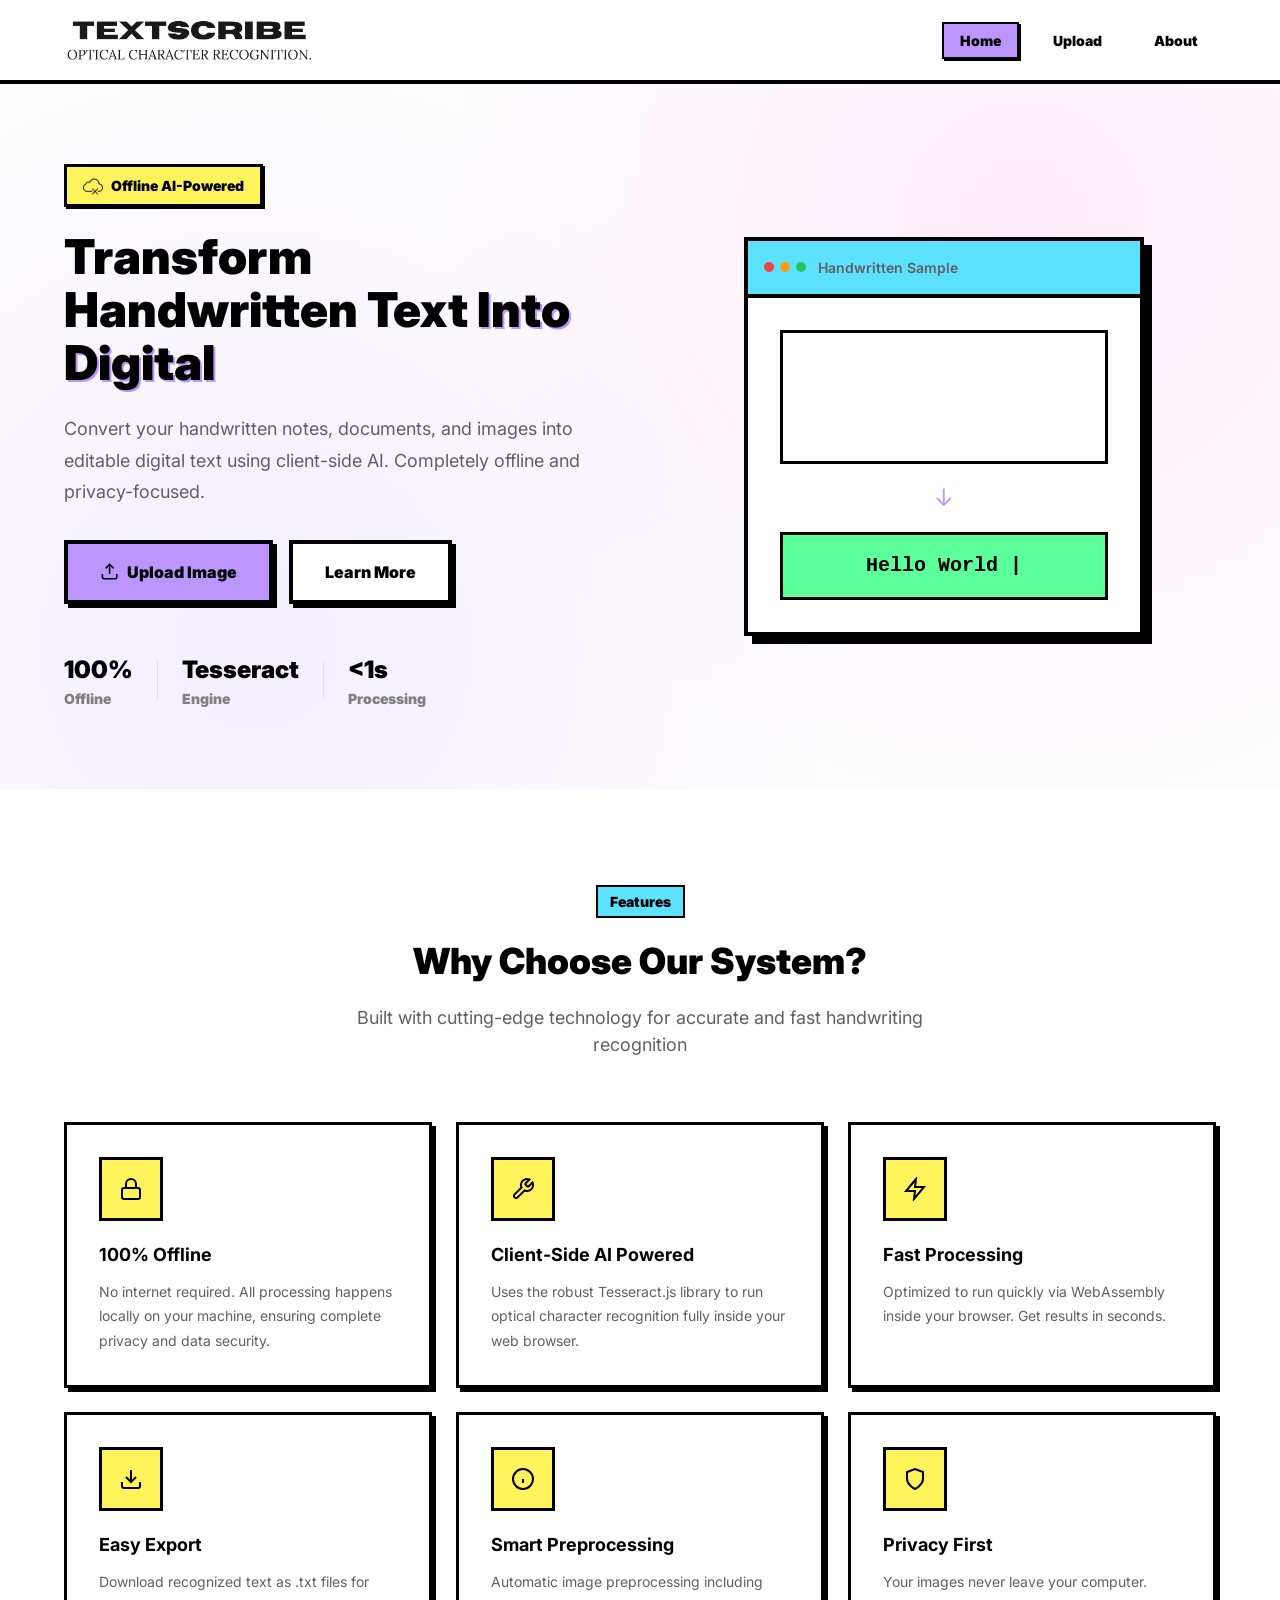
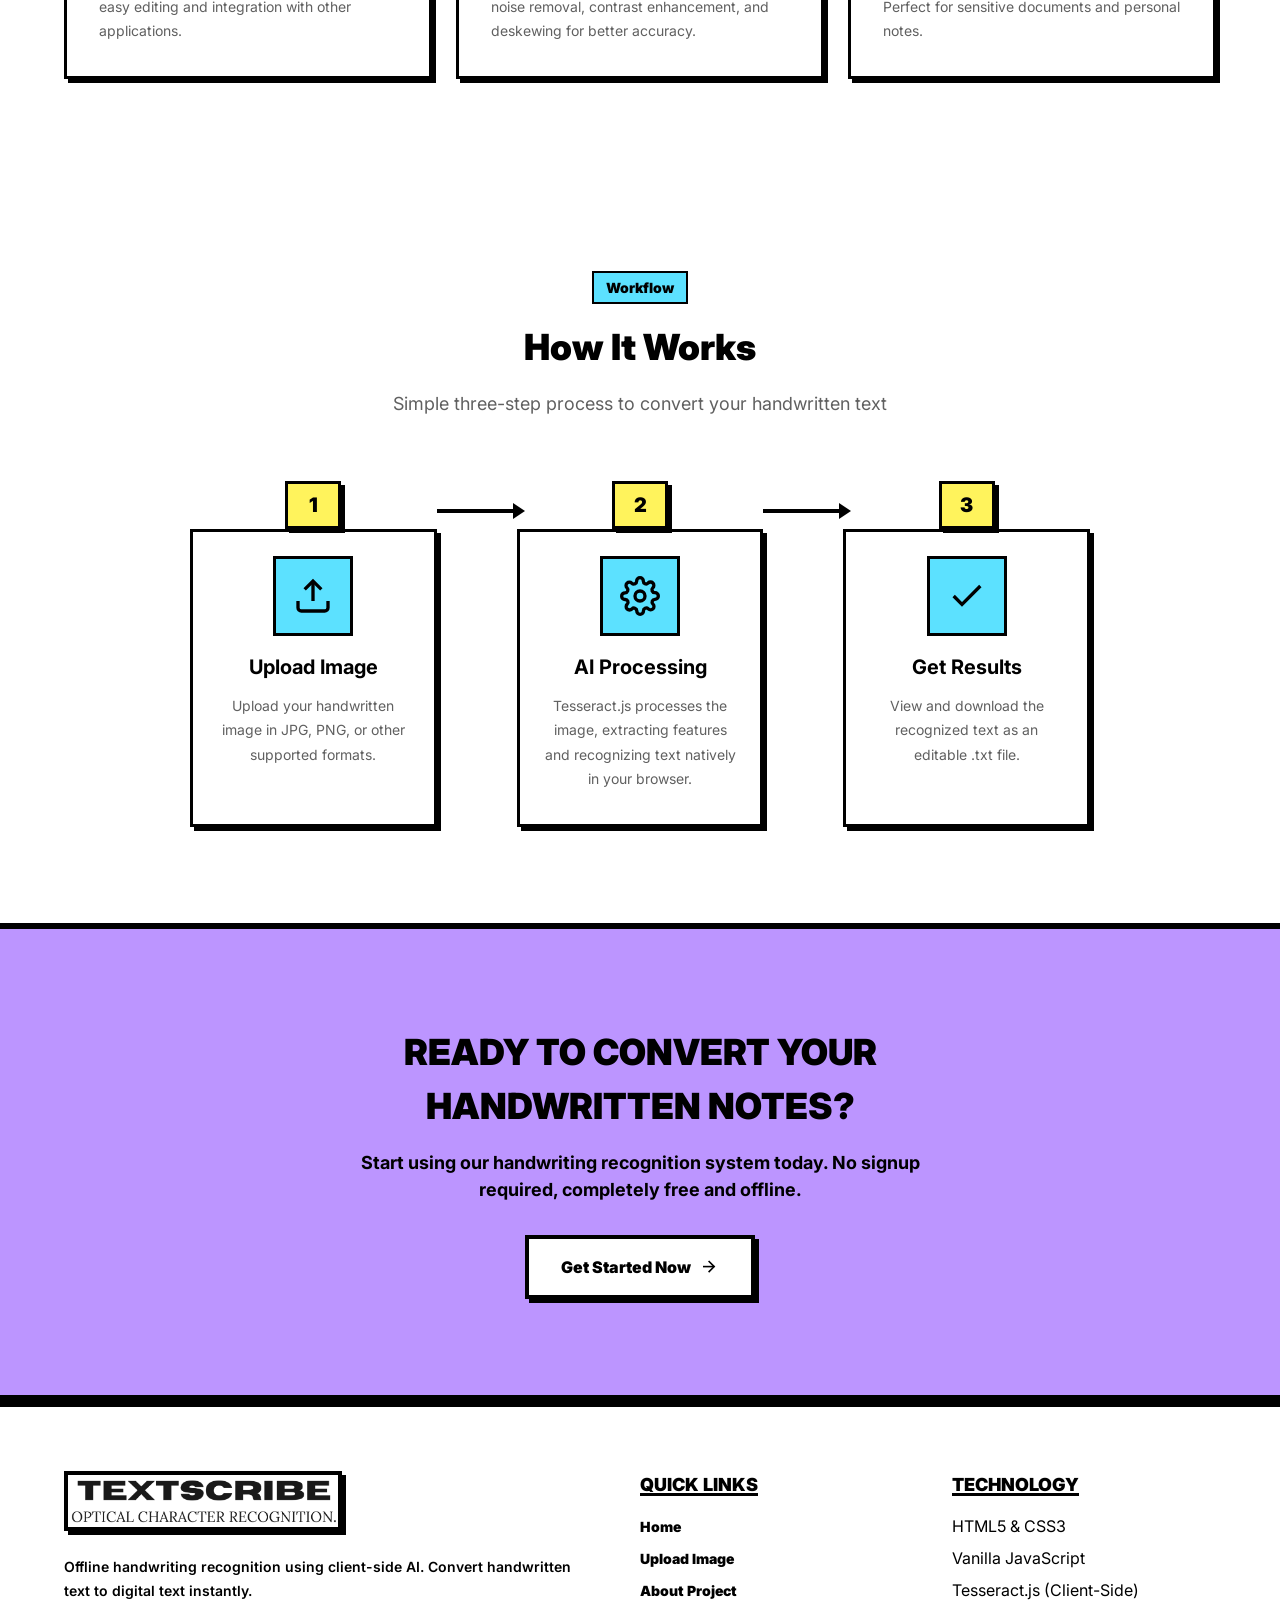
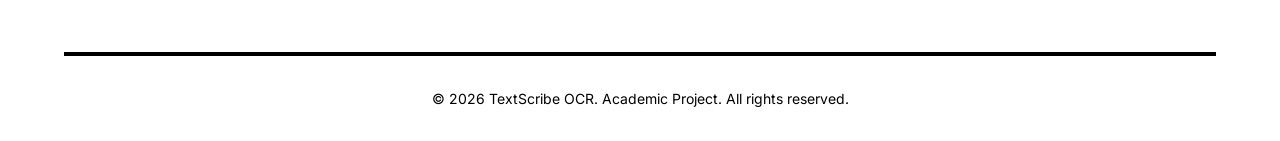
==== commit 4980b6cf: "Update index.html" ====
--- a/index.html
+++ b/index.html
@@ -5,7 +5,7 @@
     <meta charset="UTF-8">
     <meta name="viewport" content="width=device-width, initial-scale=1.0">
     <meta name="description"
-        content="Offline Handwriting Recognition System - Convert handwritten text to digital text using Deep Learning">
+        content="Offline Handwriting Recognition System - Convert handwritten text to digital text using Client-Side AI">
     <title>Home - Handwriting Recognition</title>
 
     <!-- Google Fonts -->
@@ -80,7 +80,7 @@
             </h1>
             <p class="hero-description">
                 Convert your handwritten notes, documents, and images into editable digital text
-                using our advanced deep learning model. Completely offline and privacy-focused.
+                using client-side AI. Completely offline and privacy-focused.
             </p>
             <div class="hero-actions">
                 <a href="upload.html" class="btn btn-primary btn-lg">
@@ -104,8 +104,8 @@
                 </div>
                 <div class="stat-divider"></div>
                 <div class="stat-item">
-                    <span class="stat-value">CRNN</span>
-                    <span class="stat-label">Architecture</span>
+                    <span class="stat-value">Tesseract</span>
+                    <span class="stat-label">Engine</span>
                 </div>
                 <div class="stat-divider"></div>
                 <div class="stat-item">
@@ -180,10 +180,10 @@
                             d="M14.7 6.3a1 1 0 0 0 0 1.4l1.6 1.6a1 1 0 0 0 1.4 0l3.77-3.77a6 6 0 0 1-7.94 7.94l-6.91 6.91a2.12 2.12 0 0 1-3-3l6.91-6.91a6 6 0 0 1 7.94-7.94l-3.76 3.76z" />
                     </svg>
                 </div>
-                <h3 class="feature-title">Deep Learning Powered</h3>
-                <p class="feature-description">
-                    Uses CRNN architecture with CNN feature extraction and BiLSTM
-                    sequence modeling for accurate text recognition.
+                <h3 class="feature-title">Client-Side AI Powered</h3>
+                <p class="feature-description">
+                    Uses the robust Tesseract.js library to run optical character recognition
+                    fully inside your web browser.
                 </p>
             </div>
 
@@ -195,8 +195,8 @@
                 </div>
                 <h3 class="feature-title">Fast Processing</h3>
                 <p class="feature-description">
-                    Optimized for speed with GPU acceleration support.
-                    Get results in under a second for most images.
+                    Optimized to run quickly via WebAssembly inside your browser.
+                    Get results in seconds.
                 </p>
             </div>
 
@@ -289,7 +289,7 @@
                     </div>
                     <h3 class="step-title">AI Processing</h3>
                     <p class="step-description">
-                        Our CRNN model processes the image, extracting features and recognizing text.
+                        Tesseract.js processes the image, extracting features and recognizing text natively in your browser.
                     </p>
                 </div>
             </div>
@@ -343,7 +343,7 @@
                 <div class="footer-section">
                     <img src="assets/logo.png" alt="TextScribe OCR Logo"
                         class="footer-logo-img">
-                    <p>Offline handwriting recognition using deep learning. Convert handwritten text to digital text
+                    <p>Offline handwriting recognition using client-side AI. Convert handwritten text to digital text
                         instantly.</p>
                 </div>
                 <div class="footer-section">
@@ -357,8 +357,8 @@
                 <div class="footer-section">
                     <h4>Technology</h4>
                     <ul>
-                        <li>PaddleOCR & Deep Learning</li>
-                        <li>OpenCV</li>
+                        <li>HTML5 & CSS3</li>
+                        <li>Vanilla JavaScript</li>
                         <li>Tesseract.js (Client-Side)</li>
                     </ul>
                 </div>
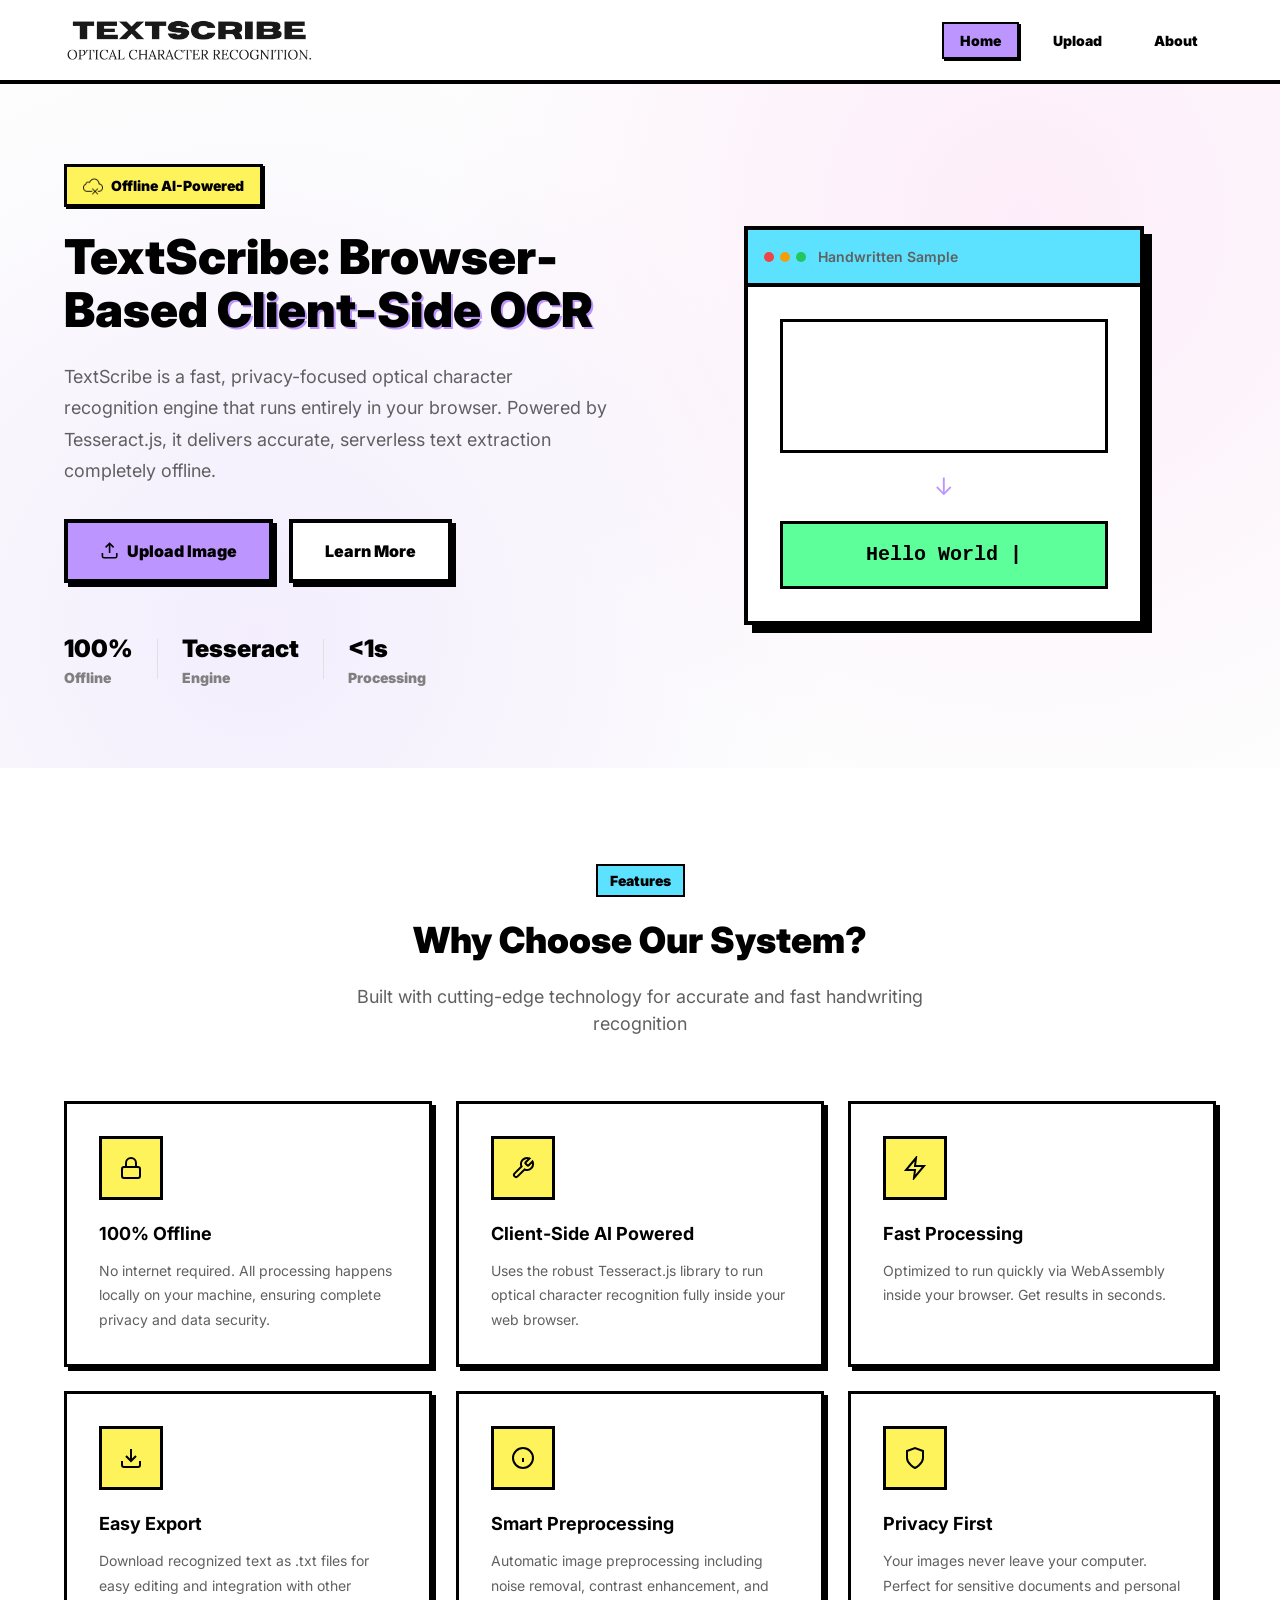
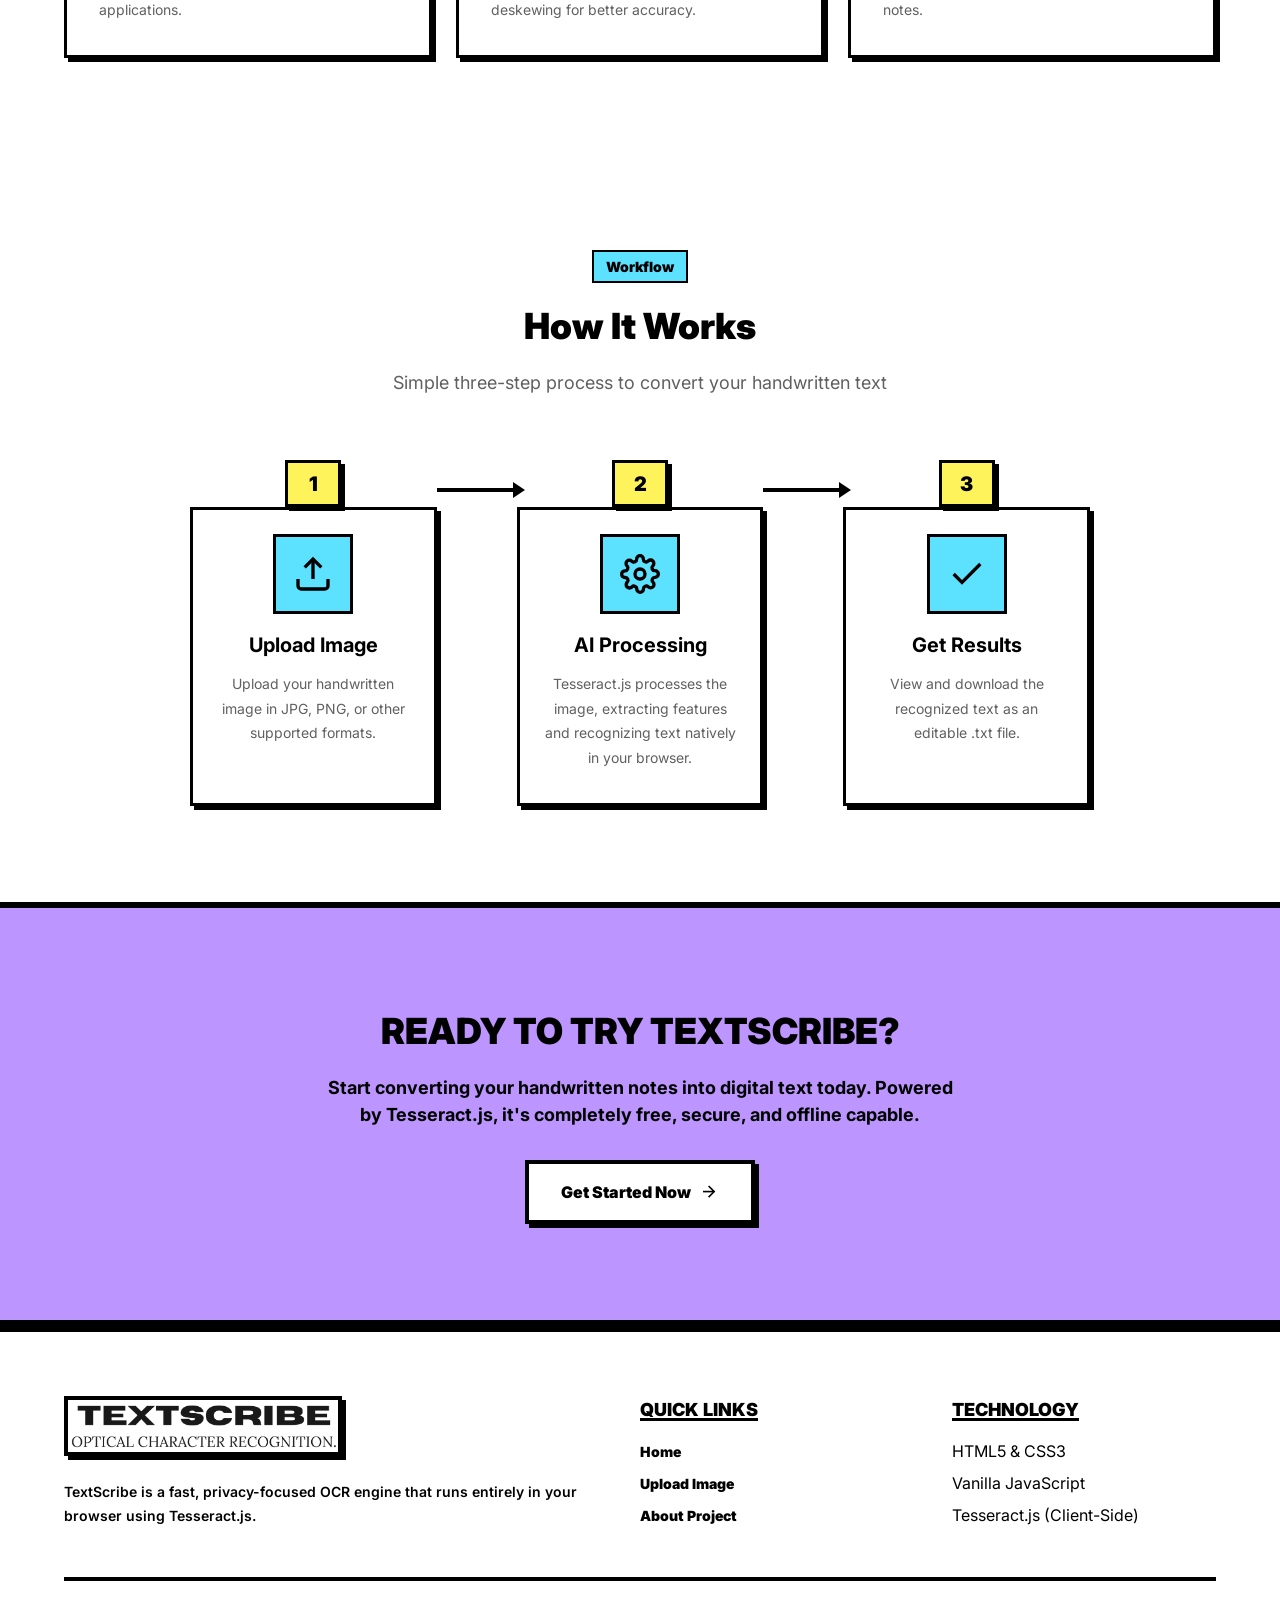
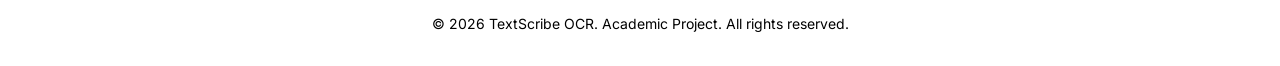
==== commit 39cc609b: "Add files via upload" ====
--- a/index.html
+++ b/index.html
@@ -5,8 +5,8 @@
     <meta charset="UTF-8">
     <meta name="viewport" content="width=device-width, initial-scale=1.0">
     <meta name="description"
-        content="Offline Handwriting Recognition System - Convert handwritten text to digital text using Client-Side AI">
-    <title>Home - Handwriting Recognition</title>
+        content="TextScribe is a fast, privacy-focused optical character recognition engine that runs entirely in your browser using Tesseract.js.">
+    <title>Home - TextScribe OCR</title>
 
     <!-- Google Fonts -->
     <link rel="preconnect" href="https://fonts.googleapis.com">
@@ -75,12 +75,11 @@
                 <span>Offline AI-Powered</span>
             </div>
             <h1 class="hero-title">
-                Transform Handwritten Text
-                <span class="gradient-text">Into Digital</span>
+                TextScribe: Browser-Based
+                <span class="gradient-text">Client-Side OCR</span>
             </h1>
             <p class="hero-description">
-                Convert your handwritten notes, documents, and images into editable digital text
-                using client-side AI. Completely offline and privacy-focused.
+                TextScribe is a fast, privacy-focused optical character recognition engine that runs entirely in your browser. Powered by Tesseract.js, it delivers accurate, serverless text extraction completely offline.
             </p>
             <div class="hero-actions">
                 <a href="upload.html" class="btn btn-primary btn-lg">
@@ -318,10 +317,10 @@
 <section class="cta">
     <div class="container">
         <div class="cta-content">
-            <h2 class="cta-title">Ready to Convert Your Handwritten Notes?</h2>
+            <h2 class="cta-title">Ready to Try TextScribe?</h2>
             <p class="cta-description">
-                Start using our handwriting recognition system today.
-                No signup required, completely free and offline.
+                Start converting your handwritten notes into digital text today.
+                Powered by Tesseract.js, it's completely free, secure, and offline capable.
             </p>
             <a href="upload.html" class="btn btn-white btn-lg">
                 Get Started Now
@@ -343,8 +342,7 @@
                 <div class="footer-section">
                     <img src="assets/logo.png" alt="TextScribe OCR Logo"
                         class="footer-logo-img">
-                    <p>Offline handwriting recognition using client-side AI. Convert handwritten text to digital text
-                        instantly.</p>
+                    <p>TextScribe is a fast, privacy-focused OCR engine that runs entirely in your browser using Tesseract.js.</p>
                 </div>
                 <div class="footer-section">
                     <h4>Quick Links</h4>
